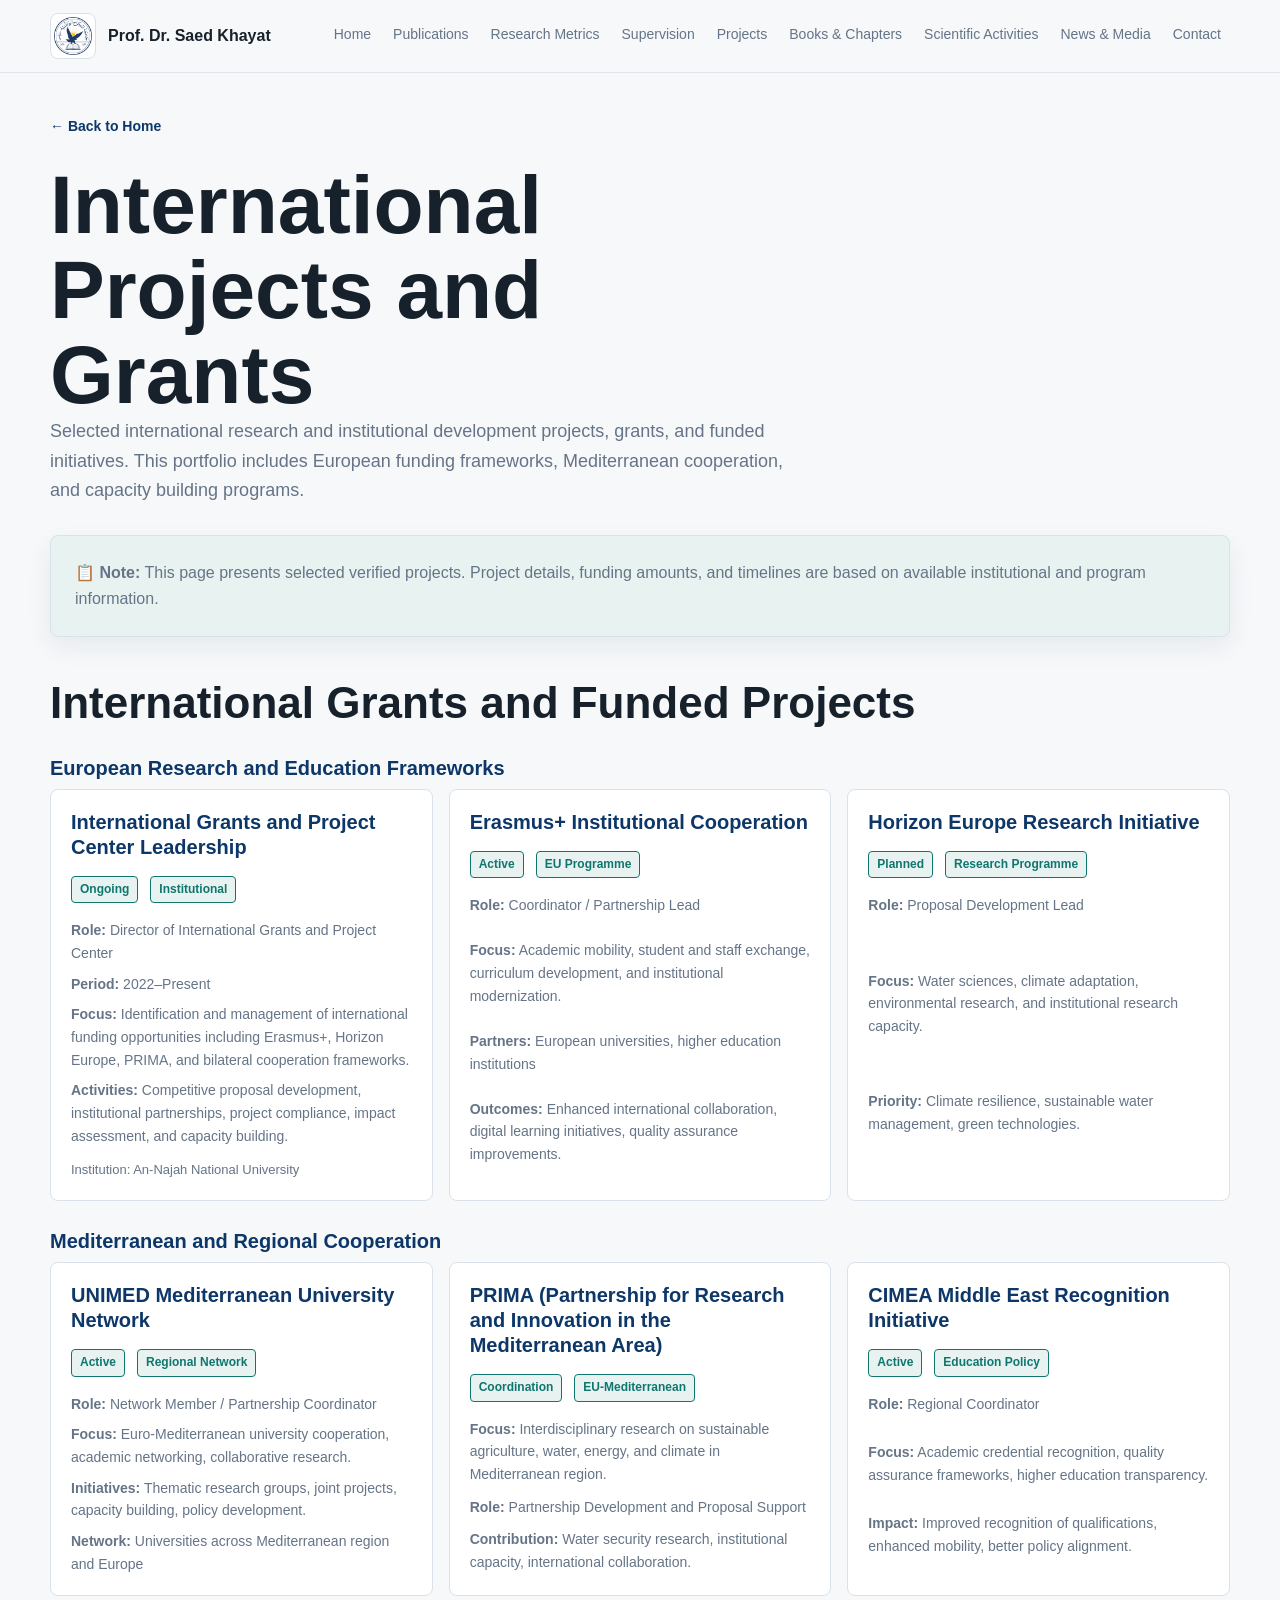
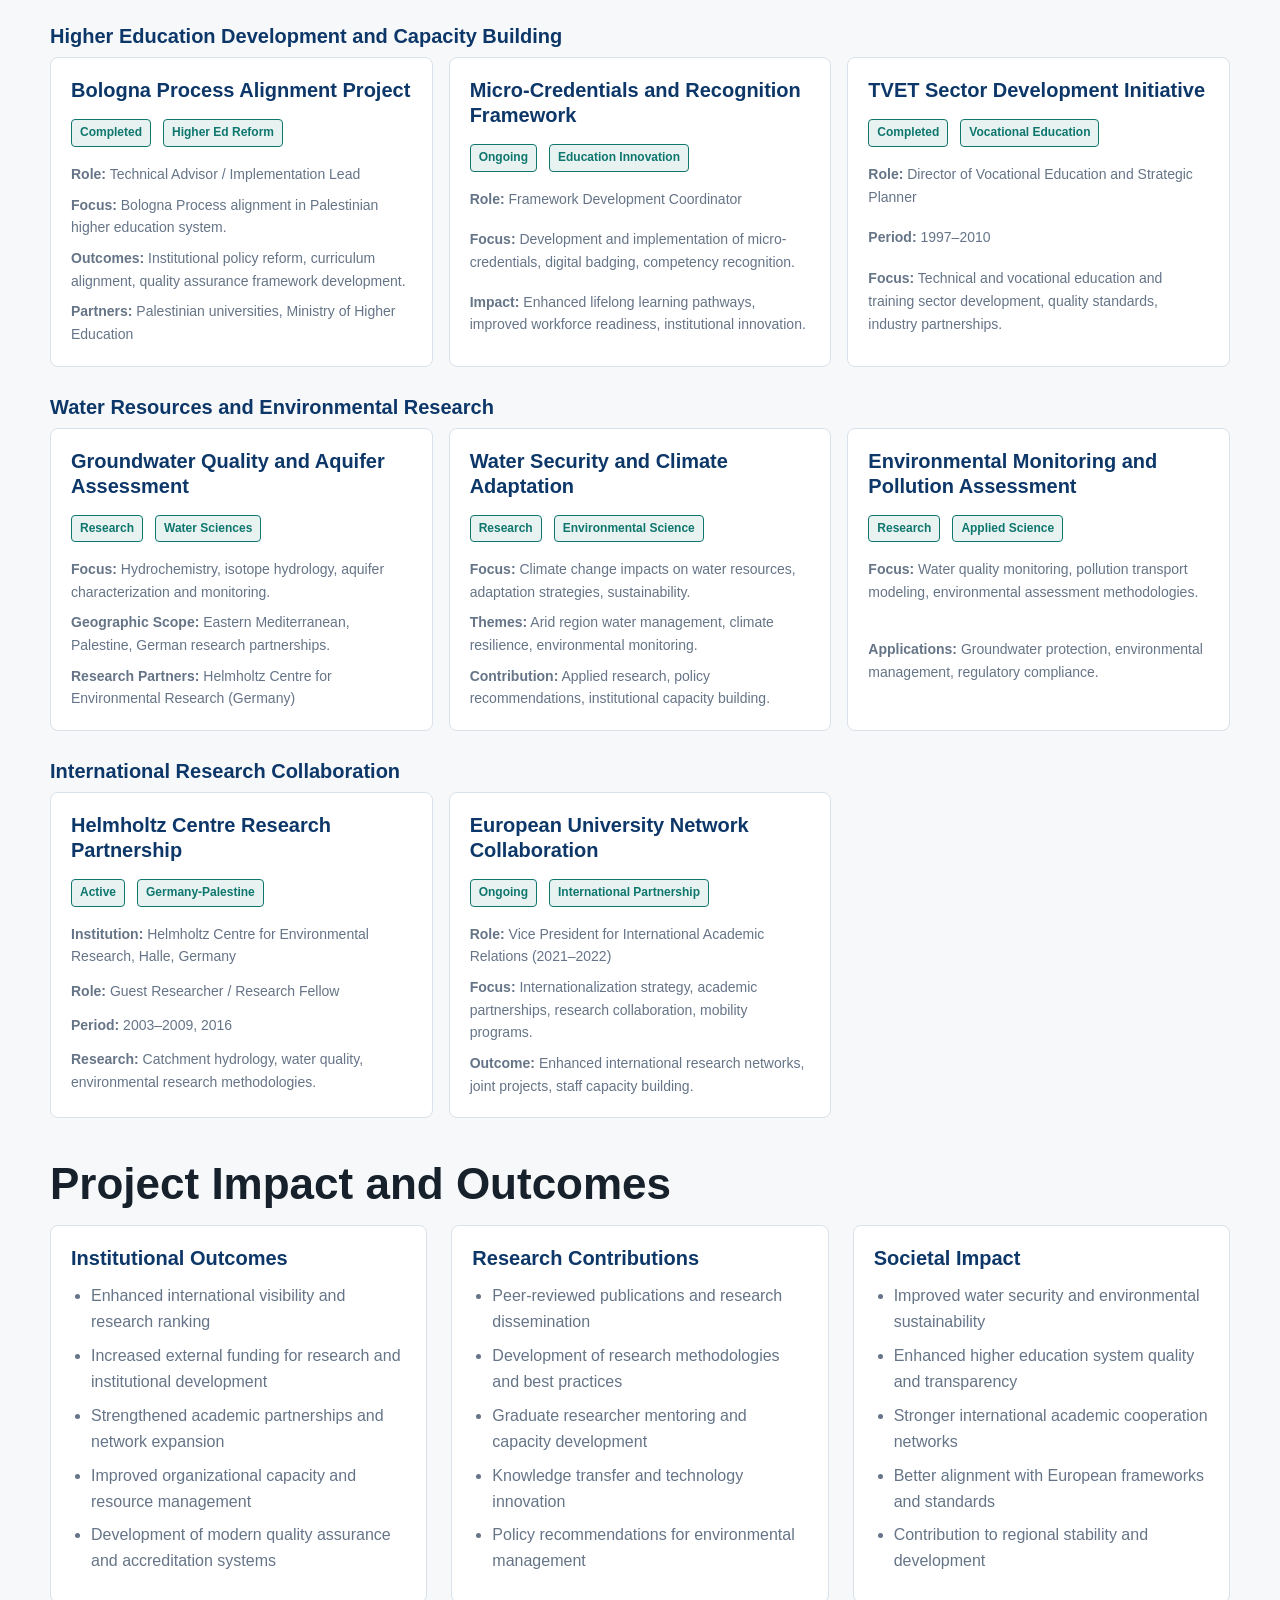
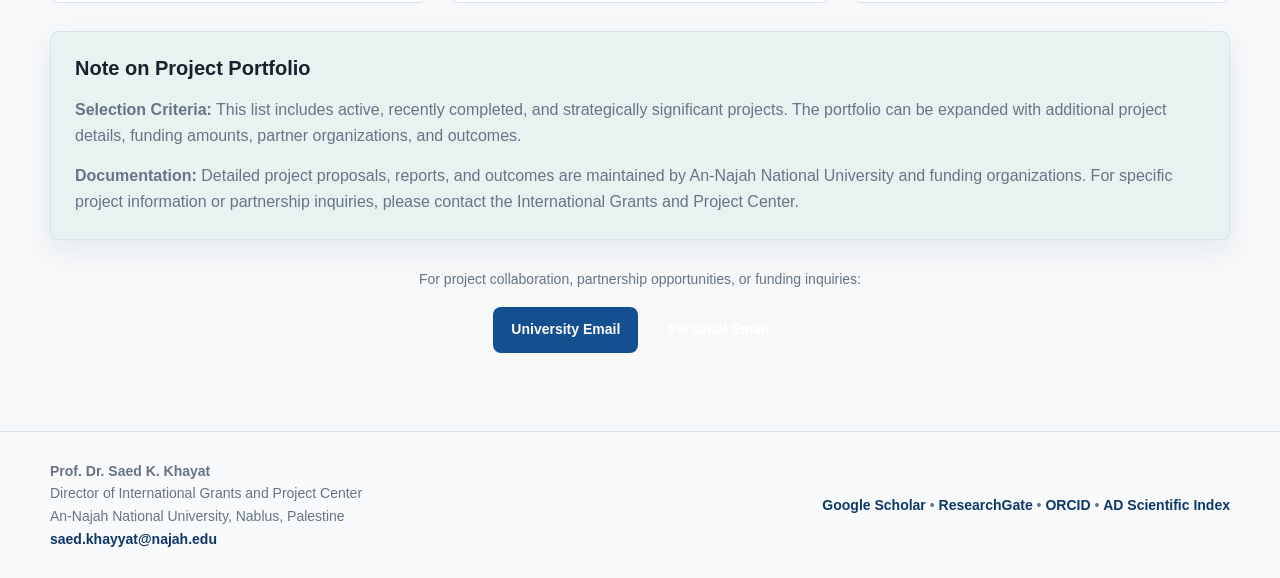
==== projects.html @ ee691894 "Create projects and grants subpage with international initiatives" ====
<!doctype html>
<html lang="en" dir="ltr">
<head>
  <meta charset="utf-8">
  <meta name="viewport" content="width=device-width, initial-scale=1">
  <meta name="description" content="International projects and grants for Prof. Dr. Saed K. Khayat. Erasmus+, Horizon Europe, PRIMA, and regional initiatives.">
  <meta property="og:title" content="Projects - Prof. Dr. Saed K. Khayat">
  <meta property="og:description" content="International grants, research projects, and institutional development initiatives.">
  <title>Projects and Grants - Prof. Dr. Saed K. Khayat</title>
  <link rel="stylesheet" href="styles.css">
</head>
<body>
  <header class="site-header">
    <nav class="nav" aria-label="Main navigation">
      <a class="brand" href="index.html">
        <img class="brand-logo" src="najah-logo.png" alt="An-Najah National University logo">
        <span>Prof. Dr. Saed Khayat</span>
      </a>
      <div class="nav-links">
        <a href="index.html">Home</a>
        <a href="publications.html">Publications</a>
        <a href="research-metrics.html">Research Metrics</a>
        <a href="supervision.html">Supervision</a>
        <a href="projects.html">Projects</a>
        <a href="books.html">Books & Chapters</a>
        <a href="activities.html">Scientific Activities</a>
        <a href="news.html">News & Media</a>
        <a href="index.html#contact">Contact</a>
      </div>
    </nav>
  </header>

  <main>
    <section class="section" style="padding-top: 40px;">
      <div class="wrap">
        <a href="index.html" class="back-to-home">← Back to Home</a>
        
        <div class="section-head">
          <h1>International Projects and Grants</h1>
          <p>Selected international research and institutional development projects, grants, and funded initiatives. This portfolio includes European funding frameworks, Mediterranean cooperation, and capacity building programs.</p>
        </div>

        <div class="panel" style="background: var(--soft); margin-bottom: 28px;">
          <p><strong>📋 Note:</strong> This page presents selected verified projects. Project details, funding amounts, and timelines are based on available institutional and program information.</p>
        </div>

        <h2 style="margin-top: 40px;">International Grants and Funded Projects</h2>

        <h3 style="margin-top: 28px; color: var(--accent-dark);">European Research and Education Frameworks</h3>
        <div class="project-grid">
          <div class="project-card">
            <h3>International Grants and Project Center Leadership</h3>
            <div class="project-meta">
              <span class="project-badge">Ongoing</span>
              <span class="project-badge">Institutional</span>
            </div>
            <p><strong>Role:</strong> Director of International Grants and Project Center</p>
            <p><strong>Period:</strong> 2022–Present</p>
            <p><strong>Focus:</strong> Identification and management of international funding opportunities including Erasmus+, Horizon Europe, PRIMA, and bilateral cooperation frameworks.</p>
            <p><strong>Activities:</strong> Competitive proposal development, institutional partnerships, project compliance, impact assessment, and capacity building.</p>
            <p style="margin-top: 12px; color: var(--muted); font-size: 13px;">Institution: An-Najah National University</p>
          </div>

          <div class="project-card">
            <h3>Erasmus+ Institutional Cooperation</h3>
            <div class="project-meta">
              <span class="project-badge">Active</span>
              <span class="project-badge">EU Programme</span>
            </div>
            <p><strong>Role:</strong> Coordinator / Partnership Lead</p>
            <p><strong>Focus:</strong> Academic mobility, student and staff exchange, curriculum development, and institutional modernization.</p>
            <p><strong>Partners:</strong> European universities, higher education institutions</p>
            <p><strong>Outcomes:</strong> Enhanced international collaboration, digital learning initiatives, quality assurance improvements.</p>
          </div>

          <div class="project-card">
            <h3>Horizon Europe Research Initiative</h3>
            <div class="project-meta">
              <span class="project-badge">Planned</span>
              <span class="project-badge">Research Programme</span>
            </div>
            <p><strong>Role:</strong> Proposal Development Lead</p>
            <p><strong>Focus:</strong> Water sciences, climate adaptation, environmental research, and institutional research capacity.</p>
            <p><strong>Priority:</strong> Climate resilience, sustainable water management, green technologies.</p>
          </div>
        </div>

        <h3 style="margin-top: 28px; color: var(--accent-dark);">Mediterranean and Regional Cooperation</h3>
        <div class="project-grid">
          <div class="project-card">
            <h3>UNIMED Mediterranean University Network</h3>
            <div class="project-meta">
              <span class="project-badge">Active</span>
              <span class="project-badge">Regional Network</span>
            </div>
            <p><strong>Role:</strong> Network Member / Partnership Coordinator</p>
            <p><strong>Focus:</strong> Euro-Mediterranean university cooperation, academic networking, collaborative research.</p>
            <p><strong>Initiatives:</strong> Thematic research groups, joint projects, capacity building, policy development.</p>
            <p><strong>Network:</strong> Universities across Mediterranean region and Europe</p>
          </div>

          <div class="project-card">
            <h3>PRIMA (Partnership for Research and Innovation in the Mediterranean Area)</h3>
            <div class="project-meta">
              <span class="project-badge">Coordination</span>
              <span class="project-badge">EU-Mediterranean</span>
            </div>
            <p><strong>Focus:</strong> Interdisciplinary research on sustainable agriculture, water, energy, and climate in Mediterranean region.</p>
            <p><strong>Role:</strong> Partnership Development and Proposal Support</p>
            <p><strong>Contribution:</strong> Water security research, institutional capacity, international collaboration.</p>
          </div>

          <div class="project-card">
            <h3>CIMEA Middle East Recognition Initiative</h3>
            <div class="project-meta">
              <span class="project-badge">Active</span>
              <span class="project-badge">Education Policy</span>
            </div>
            <p><strong>Role:</strong> Regional Coordinator</p>
            <p><strong>Focus:</strong> Academic credential recognition, quality assurance frameworks, higher education transparency.</p>
            <p><strong>Impact:</strong> Improved recognition of qualifications, enhanced mobility, better policy alignment.</p>
          </div>
        </div>

        <h3 style="margin-top: 28px; color: var(--accent-dark);">Higher Education Development and Capacity Building</h3>
        <div class="project-grid">
          <div class="project-card">
            <h3>Bologna Process Alignment Project</h3>
            <div class="project-meta">
              <span class="project-badge">Completed</span>
              <span class="project-badge">Higher Ed Reform</span>
            </div>
            <p><strong>Role:</strong> Technical Advisor / Implementation Lead</p>
            <p><strong>Focus:</strong> Bologna Process alignment in Palestinian higher education system.</p>
            <p><strong>Outcomes:</strong> Institutional policy reform, curriculum alignment, quality assurance framework development.</p>
            <p><strong>Partners:</strong> Palestinian universities, Ministry of Higher Education</p>
          </div>

          <div class="project-card">
            <h3>Micro-Credentials and Recognition Framework</h3>
            <div class="project-meta">
              <span class="project-badge">Ongoing</span>
              <span class="project-badge">Education Innovation</span>
            </div>
            <p><strong>Role:</strong> Framework Development Coordinator</p>
            <p><strong>Focus:</strong> Development and implementation of micro-credentials, digital badging, competency recognition.</p>
            <p><strong>Impact:</strong> Enhanced lifelong learning pathways, improved workforce readiness, institutional innovation.</p>
          </div>

          <div class="project-card">
            <h3>TVET Sector Development Initiative</h3>
            <div class="project-meta">
              <span class="project-badge">Completed</span>
              <span class="project-badge">Vocational Education</span>
            </div>
            <p><strong>Role:</strong> Director of Vocational Education and Strategic Planner</p>
            <p><strong>Period:</strong> 1997–2010</p>
            <p><strong>Focus:</strong> Technical and vocational education and training sector development, quality standards, industry partnerships.</p>
          </div>
        </div>

        <h3 style="margin-top: 28px; color: var(--accent-dark);">Water Resources and Environmental Research</h3>
        <div class="project-grid">
          <div class="project-card">
            <h3>Groundwater Quality and Aquifer Assessment</h3>
            <div class="project-meta">
              <span class="project-badge">Research</span>
              <span class="project-badge">Water Sciences</span>
            </div>
            <p><strong>Focus:</strong> Hydrochemistry, isotope hydrology, aquifer characterization and monitoring.</p>
            <p><strong>Geographic Scope:</strong> Eastern Mediterranean, Palestine, German research partnerships.</p>
            <p><strong>Research Partners:</strong> Helmholtz Centre for Environmental Research (Germany)</p>
          </div>

          <div class="project-card">
            <h3>Water Security and Climate Adaptation</h3>
            <div class="project-meta">
              <span class="project-badge">Research</span>
              <span class="project-badge">Environmental Science</span>
            </div>
            <p><strong>Focus:</strong> Climate change impacts on water resources, adaptation strategies, sustainability.</p>
            <p><strong>Themes:</strong> Arid region water management, climate resilience, environmental monitoring.</p>
            <p><strong>Contribution:</strong> Applied research, policy recommendations, institutional capacity building.</p>
          </div>

          <div class="project-card">
            <h3>Environmental Monitoring and Pollution Assessment</h3>
            <div class="project-meta">
              <span class="project-badge">Research</span>
              <span class="project-badge">Applied Science</span>
            </div>
            <p><strong>Focus:</strong> Water quality monitoring, pollution transport modeling, environmental assessment methodologies.</p>
            <p><strong>Applications:</strong> Groundwater protection, environmental management, regulatory compliance.</p>
          </div>
        </div>

        <h3 style="margin-top: 28px; color: var(--accent-dark);">International Research Collaboration</h3>
        <div class="project-grid">
          <div class="project-card">
            <h3>Helmholtz Centre Research Partnership</h3>
            <div class="project-meta">
              <span class="project-badge">Active</span>
              <span class="project-badge">Germany-Palestine</span>
            </div>
            <p><strong>Institution:</strong> Helmholtz Centre for Environmental Research, Halle, Germany</p>
            <p><strong>Role:</strong> Guest Researcher / Research Fellow</p>
            <p><strong>Period:</strong> 2003–2009, 2016</p>
            <p><strong>Research:</strong> Catchment hydrology, water quality, environmental research methodologies.</p>
          </div>

          <div class="project-card">
            <h3>European University Network Collaboration</h3>
            <div class="project-meta">
              <span class="project-badge">Ongoing</span>
              <span class="project-badge">International Partnership</span>
            </div>
            <p><strong>Role:</strong> Vice President for International Academic Relations (2021–2022)</p>
            <p><strong>Focus:</strong> Internationalization strategy, academic partnerships, research collaboration, mobility programs.</p>
            <p><strong>Outcome:</strong> Enhanced international research networks, joint projects, staff capacity building.</p>
          </div>
        </div>

        <h2 style="margin-top: 40px;">Project Impact and Outcomes</h2>
        <div class="research-areas">
          <div class="area-group">
            <h3>Institutional Outcomes</h3>
            <ul class="area-list">
              <li>Enhanced international visibility and research ranking</li>
              <li>Increased external funding for research and institutional development</li>
              <li>Strengthened academic partnerships and network expansion</li>
              <li>Improved organizational capacity and resource management</li>
              <li>Development of modern quality assurance and accreditation systems</li>
            </ul>
          </div>
          <div class="area-group">
            <h3>Research Contributions</h3>
            <ul class="area-list">
              <li>Peer-reviewed publications and research dissemination</li>
              <li>Development of research methodologies and best practices</li>
              <li>Graduate researcher mentoring and capacity development</li>
              <li>Knowledge transfer and technology innovation</li>
              <li>Policy recommendations for environmental management</li>
            </ul>
          </div>
          <div class="area-group">
            <h3>Societal Impact</h3>
            <ul class="area-list">
              <li>Improved water security and environmental sustainability</li>
              <li>Enhanced higher education system quality and transparency</li>
              <li>Stronger international academic cooperation networks</li>
              <li>Better alignment with European frameworks and standards</li>
              <li>Contribution to regional stability and development</li>
            </ul>
          </div>
        </div>

        <div class="panel" style="margin-top: 28px; background: var(--soft);">
          <h3>Note on Project Portfolio</h3>
          <p><strong>Selection Criteria:</strong> This list includes active, recently completed, and strategically significant projects. The portfolio can be expanded with additional project details, funding amounts, partner organizations, and outcomes.</p>
          <p style="margin-bottom: 0;"><strong>Documentation:</strong> Detailed project proposals, reports, and outcomes are maintained by An-Najah National University and funding organizations. For specific project information or partnership inquiries, please contact the International Grants and Project Center.</p>
        </div>

        <div style="margin-top: 28px; text-align: center;">
          <p style="color: var(--muted); font-size: 14px;">For project collaboration, partnership opportunities, or funding inquiries:</p>
          <div style="display: flex; gap: 12px; flex-wrap: wrap; justify-content: center; margin-top: 16px;">
            <a href="mailto:saed.khayyat@najah.edu" class="button primary">University Email</a>
            <a href="mailto:saed.khayat@gmail.com" class="button secondary">Personal Email</a>
          </div>
        </div>
      </div>
    </section>
  </main>

  <footer class="footer">
    <div class="wrap">
      <div>
        <strong>Prof. Dr. Saed K. Khayat</strong><br>
        Director of International Grants and Project Center<br>
        An-Najah National University, Nablus, Palestine<br>
        <a href="mailto:saed.khayyat@najah.edu">saed.khayyat@najah.edu</a>
      </div>
      <div style="text-align: right;">
        <a href="https://scholar.google.com/citations?user=iu7LktgAAAAJ&hl=ar" target="_blank" rel="noopener">Google Scholar</a> •
        <a href="https://www.researchgate.net/profile/Saed-Khayat" target="_blank" rel="noopener">ResearchGate</a> •
        <a href="https://orcid.org/0000-0002-3865-4291" target="_blank" rel="noopener">ORCID</a> •
        <a href="https://adscientificindex.com/scientist/saed-khayat/4526106/" target="_blank" rel="noopener">AD Scientific Index</a>
      </div>
    </div>
  </footer>

  <script src="script.js"></script>
</body>
</html>
---- styles.css ----
:root {
  --ink: #17212b;
  --muted: #657487;
  --line: #d9e2ea;
  --paper: #f6f8fa;
  --panel: #ffffff;
  --accent: #144f8f;
  --accent-dark: #0d3768;
  --aqua: #0f766e;
  --gold: #d6a21e;
  --soft: #e8f3f1;
  --shadow: 0 18px 48px rgba(24, 36, 50, 0.12);
}

* { box-sizing: border-box; }

html { scroll-behavior: smooth; }

body {
  margin: 0;
  font-family: "Segoe UI", Arial, sans-serif;
  color: var(--ink);
  background: var(--paper);
  line-height: 1.62;
}

a { color: inherit; text-decoration: none; }

a:hover { text-decoration: underline; }

/* Header & Navigation */
.site-header {
  position: sticky;
  top: 0;
  z-index: 20;
  background: rgba(246, 248, 250, 0.92);
  backdrop-filter: blur(14px);
  border-bottom: 1px solid rgba(217, 226, 234, 0.8);
}

.nav {
  width: min(1180px, calc(100% - 32px));
  margin: 0 auto;
  min-height: 72px;
  display: flex;
  align-items: center;
  justify-content: space-between;
  gap: 20px;
}

.brand {
  display: inline-flex;
  align-items: center;
  gap: 12px;
  font-weight: 850;
  min-width: fit-content;
  color: var(--ink);
}

.brand:hover {
  text-decoration: none;
}

.brand-logo {
  width: 46px;
  height: 46px;
  object-fit: contain;
  border-radius: 8px;
  background: #fff;
  padding: 3px;
  border: 1px solid var(--line);
}

.nav-links {
  display: flex;
  align-items: center;
  gap: 4px;
  color: var(--muted);
  font-size: 14px;
  white-space: nowrap;
  overflow-x: auto;
  padding-bottom: 4px;
}

.nav-links a {
  padding: 8px 9px;
  border-radius: 8px;
  color: var(--muted);
}

.nav-links a:hover {
  color: var(--accent-dark);
  background: var(--soft);
  text-decoration: none;
}

/* Hero Section */
.hero {
  min-height: calc(100vh - 72px);
  display: grid;
  align-items: center;
  color: #fff;
  background:
    radial-gradient(circle at 88% 18%, rgba(15, 118, 110, 0.32), transparent 26%),
    linear-gradient(90deg, rgba(13, 35, 62, 0.92), rgba(13, 35, 62, 0.58)),
    url("najah-campus.jpg") center/cover;
  padding: 70px 0 92px;
}

.hero-inner {
  width: min(1180px, calc(100% - 32px));
  margin: 0 auto;
  display: grid;
  grid-template-columns: minmax(0, 760px) minmax(280px, 360px);
  gap: 36px;
  align-items: end;
}

.eyebrow {
  display: inline-flex;
  align-items: center;
  gap: 10px;
  margin: 0 0 18px;
  color: #d6f6f0;
  font-weight: 800;
  font-size: 14px;
}

.eyebrow::before {
  content: "";
  width: 34px;
  height: 2px;
  border-radius: 999px;
  background: var(--gold);
  flex-shrink: 0;
}

h1 {
  margin: 0;
  font-size: clamp(42px, 7vw, 82px);
  line-height: 1.04;
  letter-spacing: 0;
  max-width: 820px;
}

h2 {
  margin: 0 0 16px;
  font-size: clamp(28px, 4vw, 44px);
  line-height: 1.16;
}

h3 {
  margin: 0 0 8px;
  font-size: 20px;
  line-height: 1.25;
}

.lead {
  max-width: 720px;
  margin: 22px 0 30px;
  color: rgba(255, 255, 255, 0.88);
  font-size: clamp(18px, 2.1vw, 23px);
}

.focus-line {
  display: flex;
  flex-wrap: wrap;
  gap: 9px;
  margin: 0 0 28px;
}

.focus-line span {
  min-height: 32px;
  display: inline-flex;
  align-items: center;
  padding: 5px 10px;
  border-radius: 8px;
  color: #fff;
  background: rgba(255, 255, 255, 0.13);
  border: 1px solid rgba(255, 255, 255, 0.28);
  font-weight: 800;
  font-size: 13px;
}

.actions {
  display: flex;
  flex-wrap: wrap;
  gap: 12px;
}

/* Buttons */
.button {
  display: inline-flex;
  align-items: center;
  justify-content: center;
  min-height: 46px;
  padding: 10px 17px;
  border-radius: 8px;
  border: 1px solid transparent;
  font-weight: 800;
  font-size: 14px;
  cursor: pointer;
  transition: all 0.2s ease;
}

.button.primary {
  color: #fff;
  background: var(--accent);
}

.button.primary:hover {
  background: var(--accent-dark);
  text-decoration: none;
}

.button.secondary {
  color: #fff;
  border-color: rgba(255, 255, 255, 0.55);
  background: rgba(255, 255, 255, 0.08);
}

.button.secondary:hover {
  background: rgba(255, 255, 255, 0.15);
  text-decoration: none;
}

/* Hero Card */
.hero-card {
  background: rgba(255, 255, 255, 0.96);
  color: var(--ink);
  border-radius: 8px;
  padding: 24px;
  box-shadow: var(--shadow);
}

.portrait {
  width: 100%;
  aspect-ratio: 4 / 5;
  object-fit: cover;
  object-position: center top;
  border-radius: 8px;
  margin-bottom: 18px;
  display: block;
}

.contact-list {
  display: grid;
  gap: 10px;
  margin: 0;
  padding: 0;
  list-style: none;
  color: var(--muted);
  font-size: 15px;
}

.contact-list strong {
  display: block;
  color: var(--ink);
  font-size: 13px;
  text-transform: uppercase;
  letter-spacing: 0.04em;
  margin-bottom: 3px;
}

.contact-list a {
  color: var(--accent-dark);
  font-weight: 600;
}

.contact-list a:hover {
  text-decoration: underline;
}

/* Sections */
.section {
  padding: 78px 0;
}

.section.alt {
  background: #edf3f6;
}

.wrap {
  width: min(1180px, calc(100% - 32px));
  margin: 0 auto;
}

.section-head {
  max-width: 760px;
  margin-bottom: 30px;
}

.section-head h2 {
  margin: 0 0 10px;
}

.section-head p {
  margin: 0;
  color: var(--muted);
  font-size: 18px;
}

/* Panels & Cards */
.panel {
  background: var(--panel);
  border: 1px solid var(--line);
  border-radius: 8px;
  padding: 24px;
  box-shadow: 0 10px 26px rgba(24, 36, 50, 0.07);
}

.panel p {
  margin: 0 0 14px;
  color: var(--muted);
}

.panel p:last-child { margin-bottom: 0; }

.panel h3 {
  margin: 0 0 16px;
}

/* Profile Grid */
.profile-grid {
  display: grid;
  grid-template-columns: 1.1fr 0.9fr;
  gap: 18px;
  align-items: stretch;
}

/* Visual Signals */
.visual-signals {
  display: grid;
  grid-template-columns: repeat(3, 1fr);
  gap: 14px;
  margin-top: 18px;
}

.signal {
  position: relative;
  overflow: hidden;
  min-height: 170px;
  padding: 22px;
  border-radius: 8px;
  border: 1px solid var(--line);
  background: #fff;
  box-shadow: 0 10px 26px rgba(24, 36, 50, 0.07);
}

.signal::before {
  content: "";
  position: absolute;
  width: 150px;
  height: 150px;
  border: 18px solid rgba(20, 79, 143, 0.1);
  border-radius: 50%;
  right: -48px;
  top: -48px;
}

.signal.water::before {
  border-color: rgba(15, 118, 110, 0.13);
}

.signal.network::before {
  border-color: rgba(214, 162, 30, 0.18);
}

.signal h3 {
  position: relative;
  margin: 0 0 8px;
  font-size: 20px;
}

.signal p {
  position: relative;
  margin: 0;
  color: var(--muted);
  font-size: 15px;
}

/* Impact Dashboard */
.impact-grid {
  display: grid;
  grid-template-columns: repeat(auto-fit, minmax(300px, 1fr));
  gap: 16px;
}

.impact-card {
  padding: 24px;
  background: var(--panel);
  border: 1px solid var(--line);
  border-radius: 8px;
  display: flex;
  flex-direction: column;
  justify-content: space-between;
  transition: all 0.3s ease;
  cursor: pointer;
  min-height: 200px;
}

.impact-card:hover {
  border-color: var(--accent);
  box-shadow: 0 12px 32px rgba(20, 79, 143, 0.15);
  text-decoration: none;
  transform: translateY(-2px);
}

.impact-number {
  font-size: 36px;
  font-weight: 900;
  color: var(--accent-dark);
  line-height: 1;
  margin-bottom: 8px;
}

.impact-label {
  font-size: 16px;
  font-weight: 800;
  color: var(--ink);
  margin-bottom: 8px;
}

.impact-description {
  font-size: 14px;
  color: var(--muted);
  margin-bottom: 16px;
  flex-grow: 1;
}

.impact-action {
  font-size: 13px;
  color: var(--accent-dark);
  font-weight: 700;
}

/* Research Areas */
.research-areas {
  display: grid;
  grid-template-columns: repeat(auto-fit, minmax(280px, 1fr));
  gap: 24px;
}

.area-group {
  padding: 20px;
  background: var(--panel);
  border: 1px solid var(--line);
  border-radius: 8px;
}

.area-group h3 {
  color: var(--accent-dark);
  margin-bottom: 12px;
}

.area-list {
  margin: 0;
  padding-left: 20px;
  list-style: disc;
  color: var(--muted);
}

.area-list li {
  margin: 8px 0;
}

/* Timeline */
.timeline {
  display: grid;
  gap: 14px;
}

.item {
  display: grid;
  grid-template-columns: 175px 1fr;
  gap: 18px;
  padding: 22px;
  border: 1px solid var(--line);
  border-radius: 8px;
  background: var(--panel);
}

.date {
  color: var(--accent-dark);
  font-weight: 850;
  font-size: 14px;
}

.item h3 {
  margin: 0 0 4px;
}

.org {
  margin: 0 0 12px;
  color: var(--gold);
  font-weight: 750;
  font-size: 14px;
}

.item ul {
  margin: 0;
  padding-left: 20px;
  color: var(--muted);
  font-size: 14px;
}

.item li {
  margin: 6px 0;
}

/* Education */
.education-grid {
  display: grid;
  grid-template-columns: repeat(auto-fit, minmax(280px, 1fr));
  gap: 16px;
  margin-bottom: 24px;
}

.education-card {
  padding: 20px;
  background: var(--panel);
  border: 1px solid var(--line);
  border-radius: 8px;
}

.education-card h3 {
  color: var(--accent-dark);
  margin-bottom: 4px;
}

.degree-detail {
  color: var(--muted);
  font-size: 13px;
  margin: 0 0 8px;
}

.institution {
  margin: 0 0 4px;
  color: var(--ink);
  font-weight: 600;
  font-size: 14px;
}

.year {
  margin: 0 0 4px;
  color: var(--muted);
  font-size: 13px;
}

.eqf {
  margin: 0;
  color: var(--accent-dark);
  font-size: 12px;
  font-weight: 700;
  text-transform: uppercase;
}

/* Tags */
.tag-grid {
  display: flex;
  flex-wrap: wrap;
  gap: 10px;
}

.tag {
  display: inline-flex;
  align-items: center;
  min-height: 34px;
  padding: 6px 11px;
  border: 1px solid var(--line);
  border-radius: 8px;
  background: #fff;
  color: var(--muted);
  font-size: 14px;
  font-weight: 650;
}

/* Profile Links Grid */
.profile-links-grid {
  display: grid;
  grid-template-columns: repeat(auto-fit, minmax(200px, 1fr));
  gap: 16px;
}

.profile-link {
  padding: 20px;
  background: var(--panel);
  border: 1px solid var(--line);
  border-radius: 8px;
  text-align: center;
  transition: all 0.3s ease;
  display: flex;
  flex-direction: column;
  align-items: center;
}

.profile-link:hover {
  border-color: var(--accent);
  box-shadow: 0 12px 32px rgba(20, 79, 143, 0.15);
  text-decoration: none;
}

.profile-icon {
  font-size: 32px;
  margin-bottom: 12px;
}

.profile-link h3 {
  color: var(--ink);
  margin-bottom: 8px;
}

.profile-link p {
  margin: 0;
  color: var(--muted);
  font-size: 13px;
}

/* Contact Band */
.contact-band {
  display: grid;
  grid-template-columns: 1fr auto;
  gap: 24px;
  align-items: center;
  padding: 34px;
  background: var(--ink);
  color: #fff;
  border-radius: 8px;
}

.contact-band h2 {
  margin: 0 0 8px;
  color: #fff;
}

.contact-band p {
  margin: 0;
  color: rgba(255, 255, 255, 0.76);
}

.contact-actions {
  display: flex;
  gap: 12px;
  flex-wrap: wrap;
  justify-content: flex-end;
}

/* Publication Lists */
.publication-list {
  display: grid;
  gap: 14px;
  margin: 0;
  padding: 0;
  list-style: none;
}

.pub-item {
  padding: 16px;
  background: var(--panel);
  border: 1px solid var(--line);
  border-radius: 8px;
}

.pub-item h4 {
  margin: 0 0 6px;
  font-size: 16px;
  color: var(--ink);
}

.pub-meta {
  margin: 0 0 8px;
  color: var(--muted);
  font-size: 13px;
}

.pub-link {
  color: var(--accent-dark);
  font-weight: 600;
  font-size: 13px;
}

.pub-link:hover {
  text-decoration: underline;
}

/* Supervision Table */
.supervision-table {
  width: 100%;
  border-collapse: collapse;
  background: var(--panel);
  border-radius: 8px;
  overflow: hidden;
}

.supervision-table th {
  background: var(--accent);
  color: #fff;
  padding: 12px 16px;
  text-align: left;
  font-weight: 700;
  font-size: 14px;
}

.supervision-table td {
  padding: 12px 16px;
  border-top: 1px solid var(--line);
  color: var(--muted);
  font-size: 14px;
}

.supervision-table tr:hover {
  background: var(--paper);
}

/* Project Cards */
.project-grid {
  display: grid;
  grid-template-columns: repeat(auto-fill, minmax(300px, 1fr));
  gap: 16px;
}

.project-card {
  padding: 20px;
  background: var(--panel);
  border: 1px solid var(--line);
  border-radius: 8px;
  display: flex;
  flex-direction: column;
}

.project-card h3 {
  color: var(--accent-dark);
  margin-bottom: 8px;
}

.project-meta {
  display: flex;
  gap: 12px;
  margin: 8px 0;
  flex-wrap: wrap;
}

.project-badge {
  display: inline-block;
  padding: 3px 8px;
  background: var(--soft);
  border: 1px solid var(--aqua);
  border-radius: 4px;
  color: var(--aqua);
  font-size: 12px;
  font-weight: 600;
}

.project-card p {
  margin: 8px 0 0;
  color: var(--muted);
  font-size: 14px;
  flex-grow: 1;
}

.project-card a {
  margin-top: 12px;
  color: var(--accent-dark);
  font-weight: 600;
  font-size: 13px;
}

/* Activity Cards */
.activity-list {
  display: grid;
  gap: 16px;
}

.activity-item {
  padding: 18px;
  background: var(--panel);
  border: 1px solid var(--line);
  border-radius: 8px;
  border-left: 4px solid var(--accent);
}

.activity-item h3 {
  margin: 0 0 4px;
}

.activity-date {
  color: var(--muted);
  font-size: 13px;
  margin: 0 0 8px;
}

.activity-item p {
  margin: 0;
  color: var(--muted);
  font-size: 14px;
}

/* Back to Home */
.back-to-home {
  display: inline-flex;
  align-items: center;
  gap: 6px;
  margin: 0 0 24px;
  color: var(--accent-dark);
  font-weight: 600;
  font-size: 14px;
}

.back-to-home:hover {
  text-decoration: underline;
}

/* Footer */
.footer {
  padding: 28px 0;
  border-top: 1px solid var(--line);
  color: var(--muted);
  font-size: 14px;
  background: #f9fafb;
}

.footer .wrap {
  display: grid;
  grid-template-columns: 1fr 1fr;
  gap: 16px;
  align-items: center;
}

.footer a {
  color: var(--accent-dark);
  font-weight: 600;
}

.footer a:hover {
  text-decoration: underline;
}

/* Responsive */
@media (max-width: 900px) {
  .nav {
    min-height: auto;
    align-items: flex-start;
    flex-direction: column;
    padding: 14px 0;
  }

  .nav-links {
    width: 100%;
    gap: 2px;
  }

  .hero {
    min-height: 720px;
  }

  .hero-inner,
  .profile-grid,
  .visual-signals,
  .education-grid,
  .profile-links-grid,
  .contact-band {
    grid-template-columns: 1fr;
  }

  .item {
    grid-template-columns: 1fr;
    gap: 8px;
  }

  .research-areas {
    grid-template-columns: 1fr;
  }

  .contact-actions {
    justify-content: flex-start;
  }

  .footer .wrap {
    grid-template-columns: 1fr;
  }
}

@media (max-width: 560px) {
  .section {
    padding: 58px 0;
  }

  h1 {
    font-size: 36px;
  }

  h2 {
    font-size: 24px;
  }

  .impact-grid {
    grid-template-columns: 1fr;
  }

  .supervision-table {
    font-size: 12px;
  }

  .supervision-table th,
  .supervision-table td {
    padding: 8px 12px;
  }

  .project-grid {
    grid-template-columns: 1fr;
  }
}
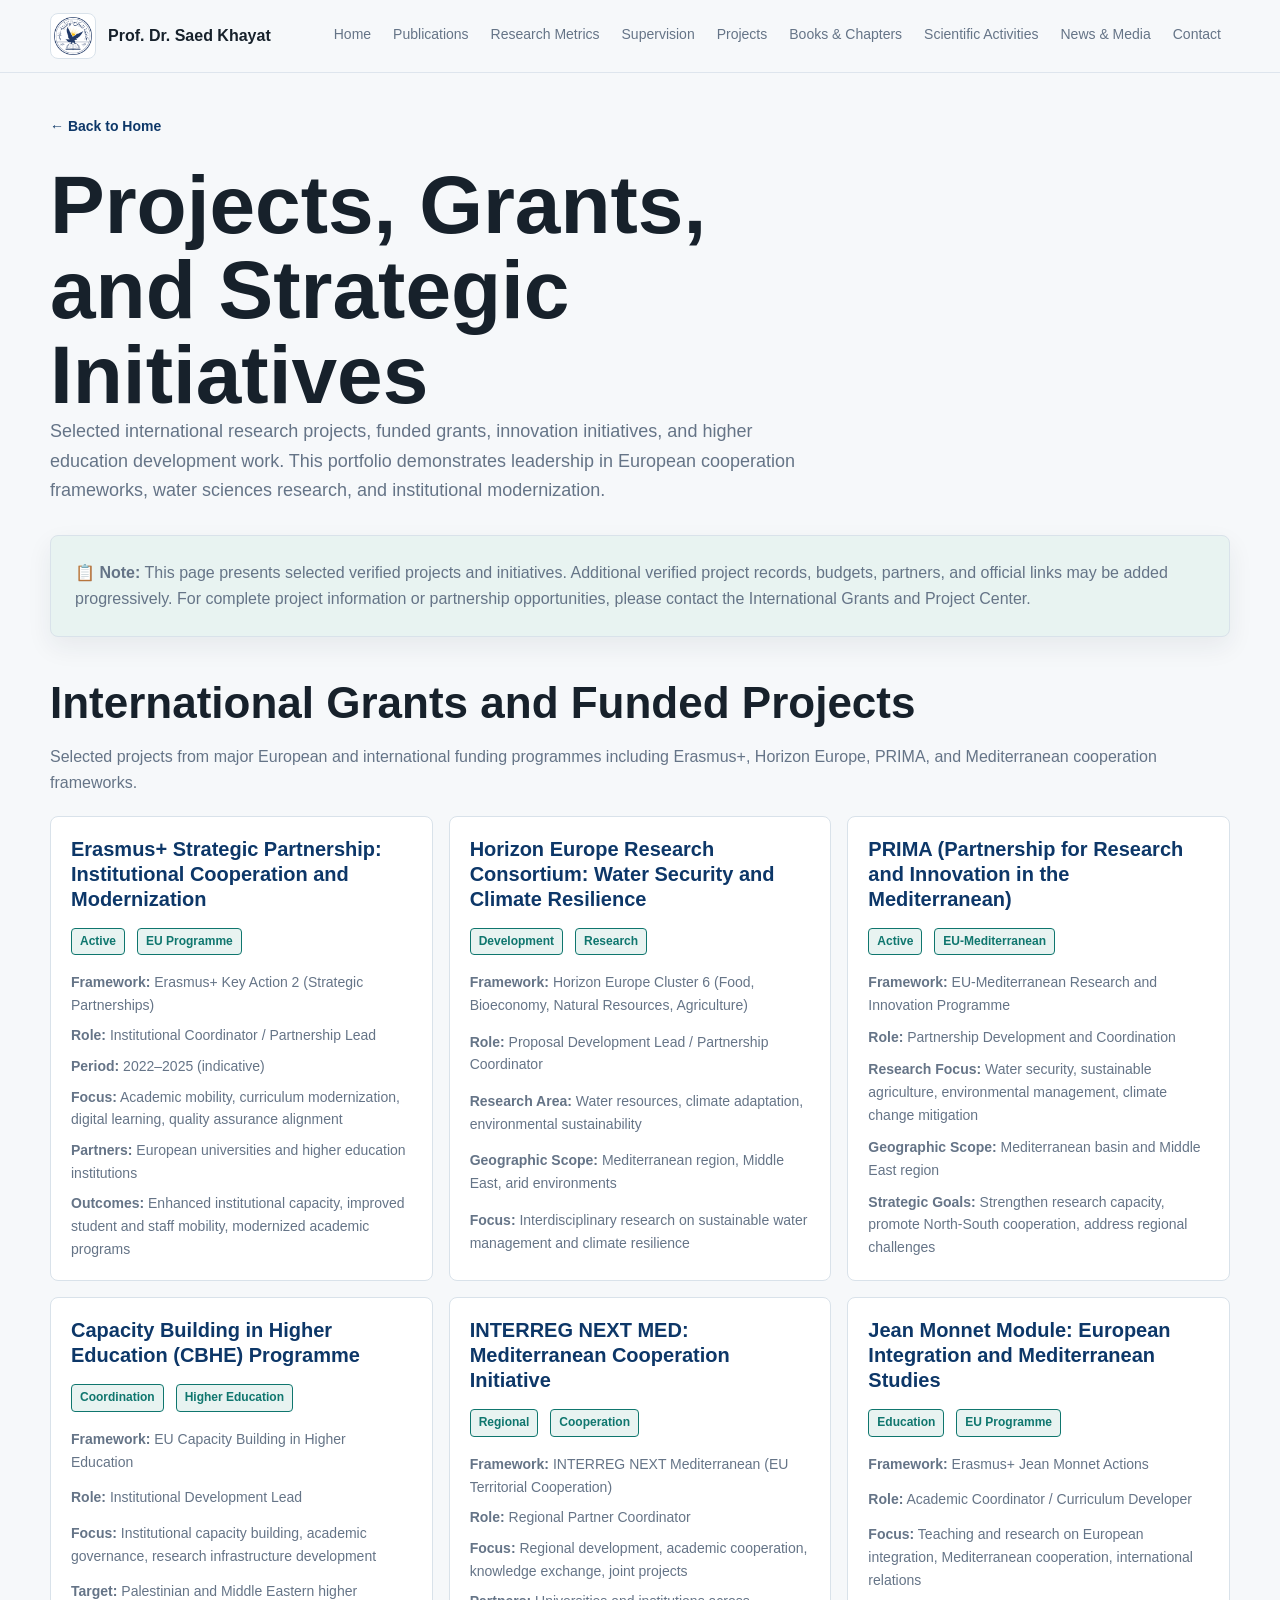
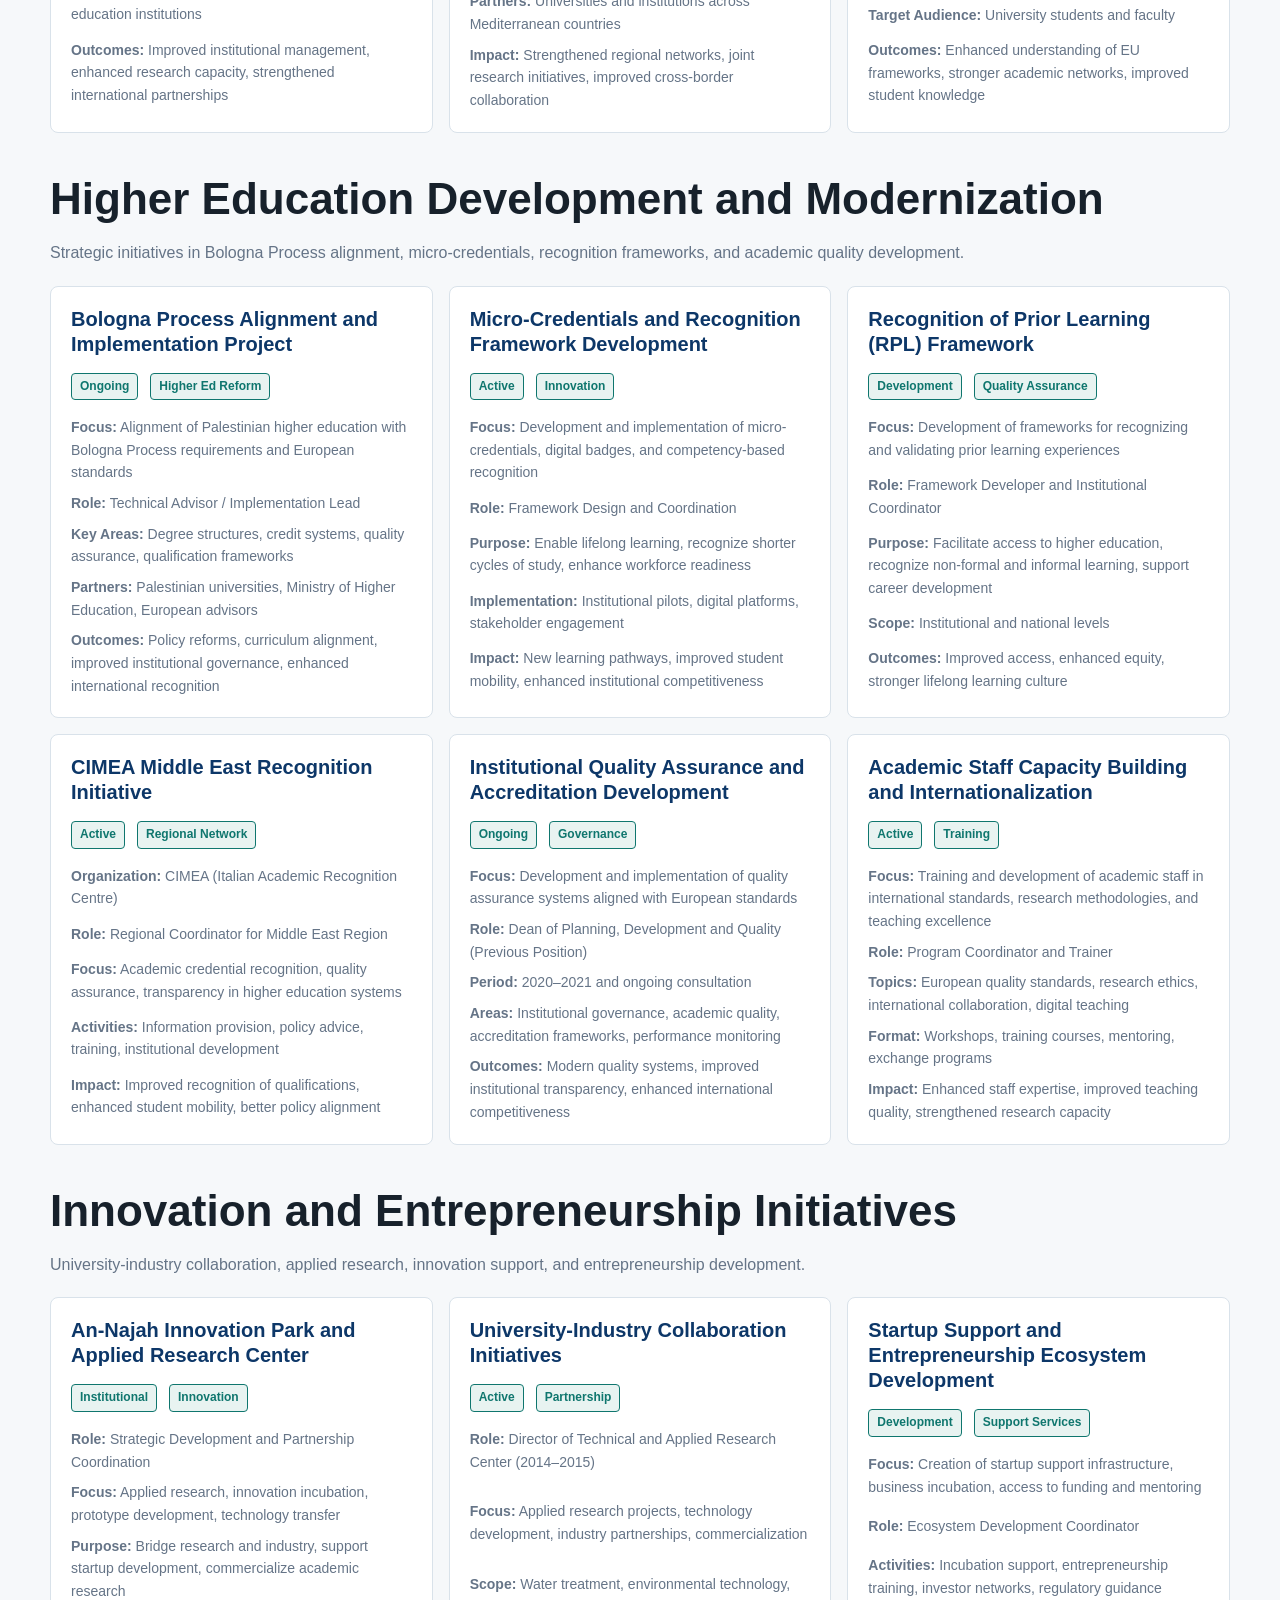
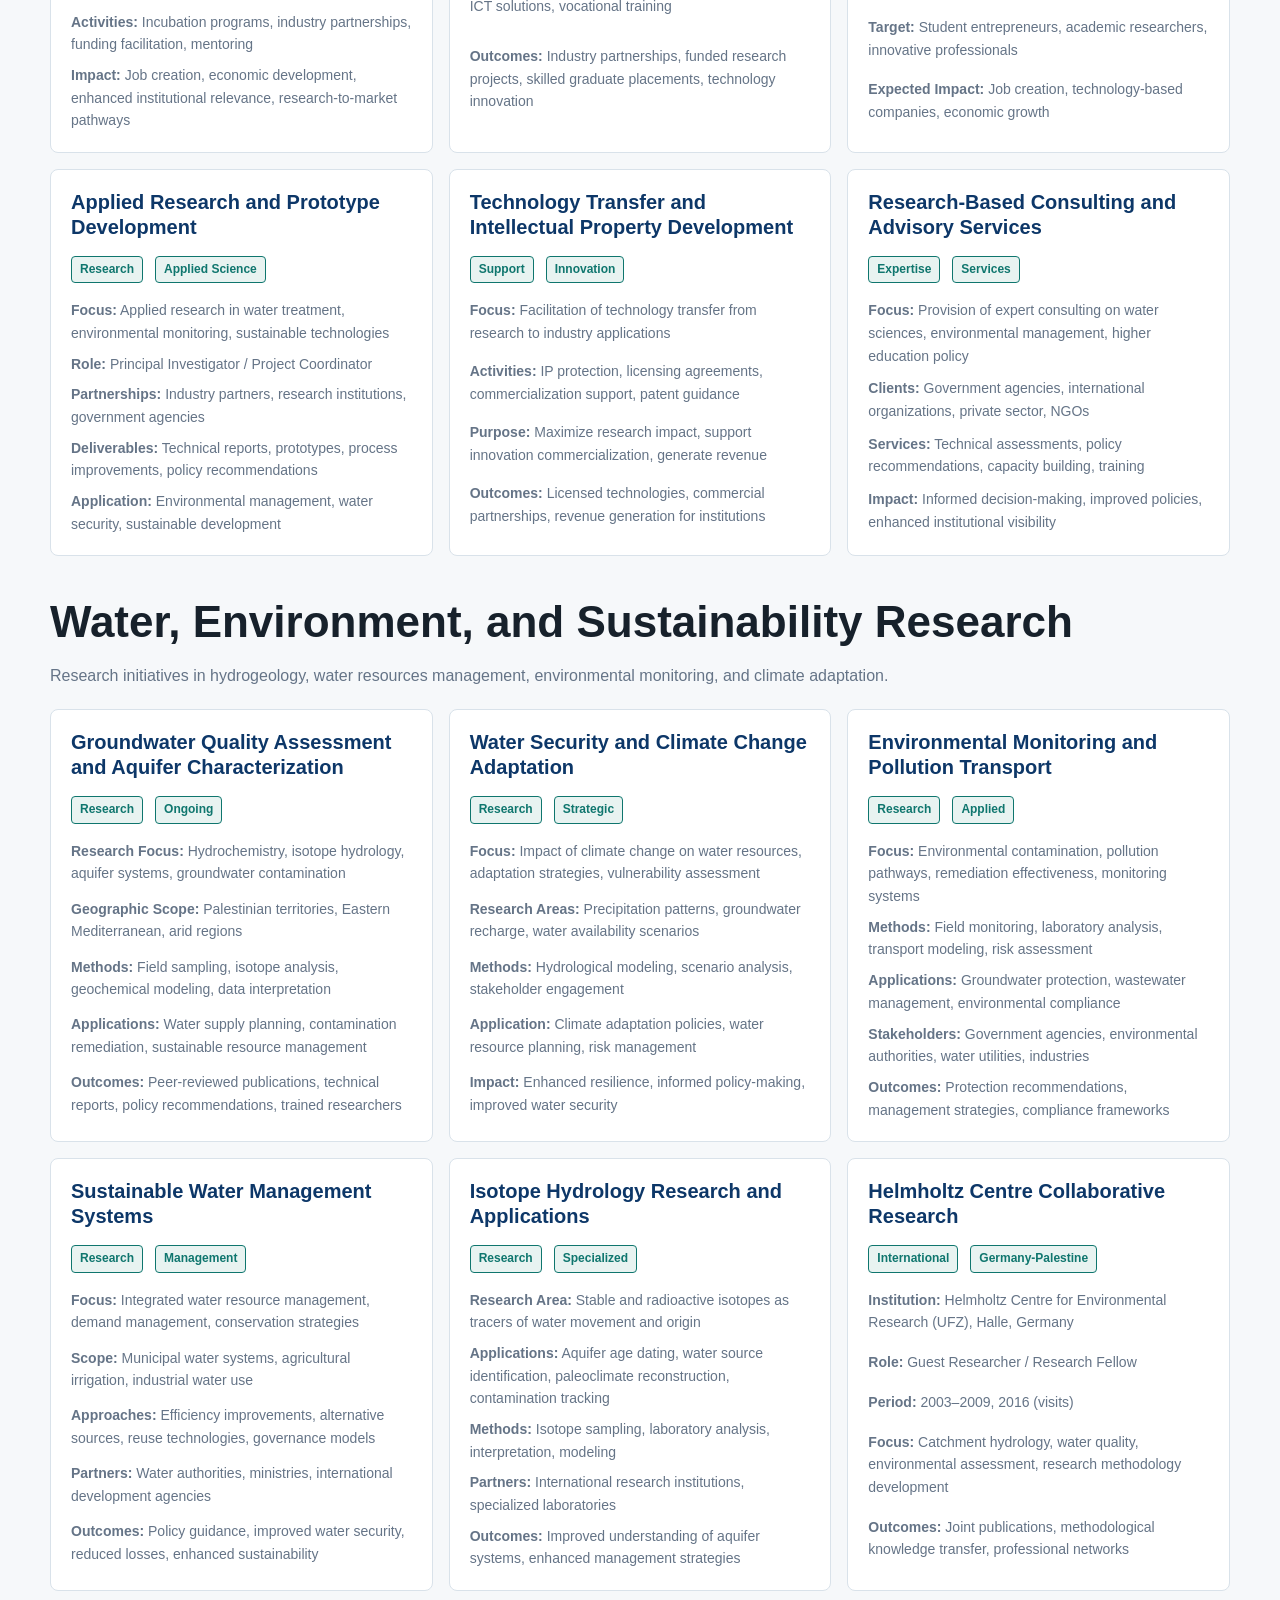
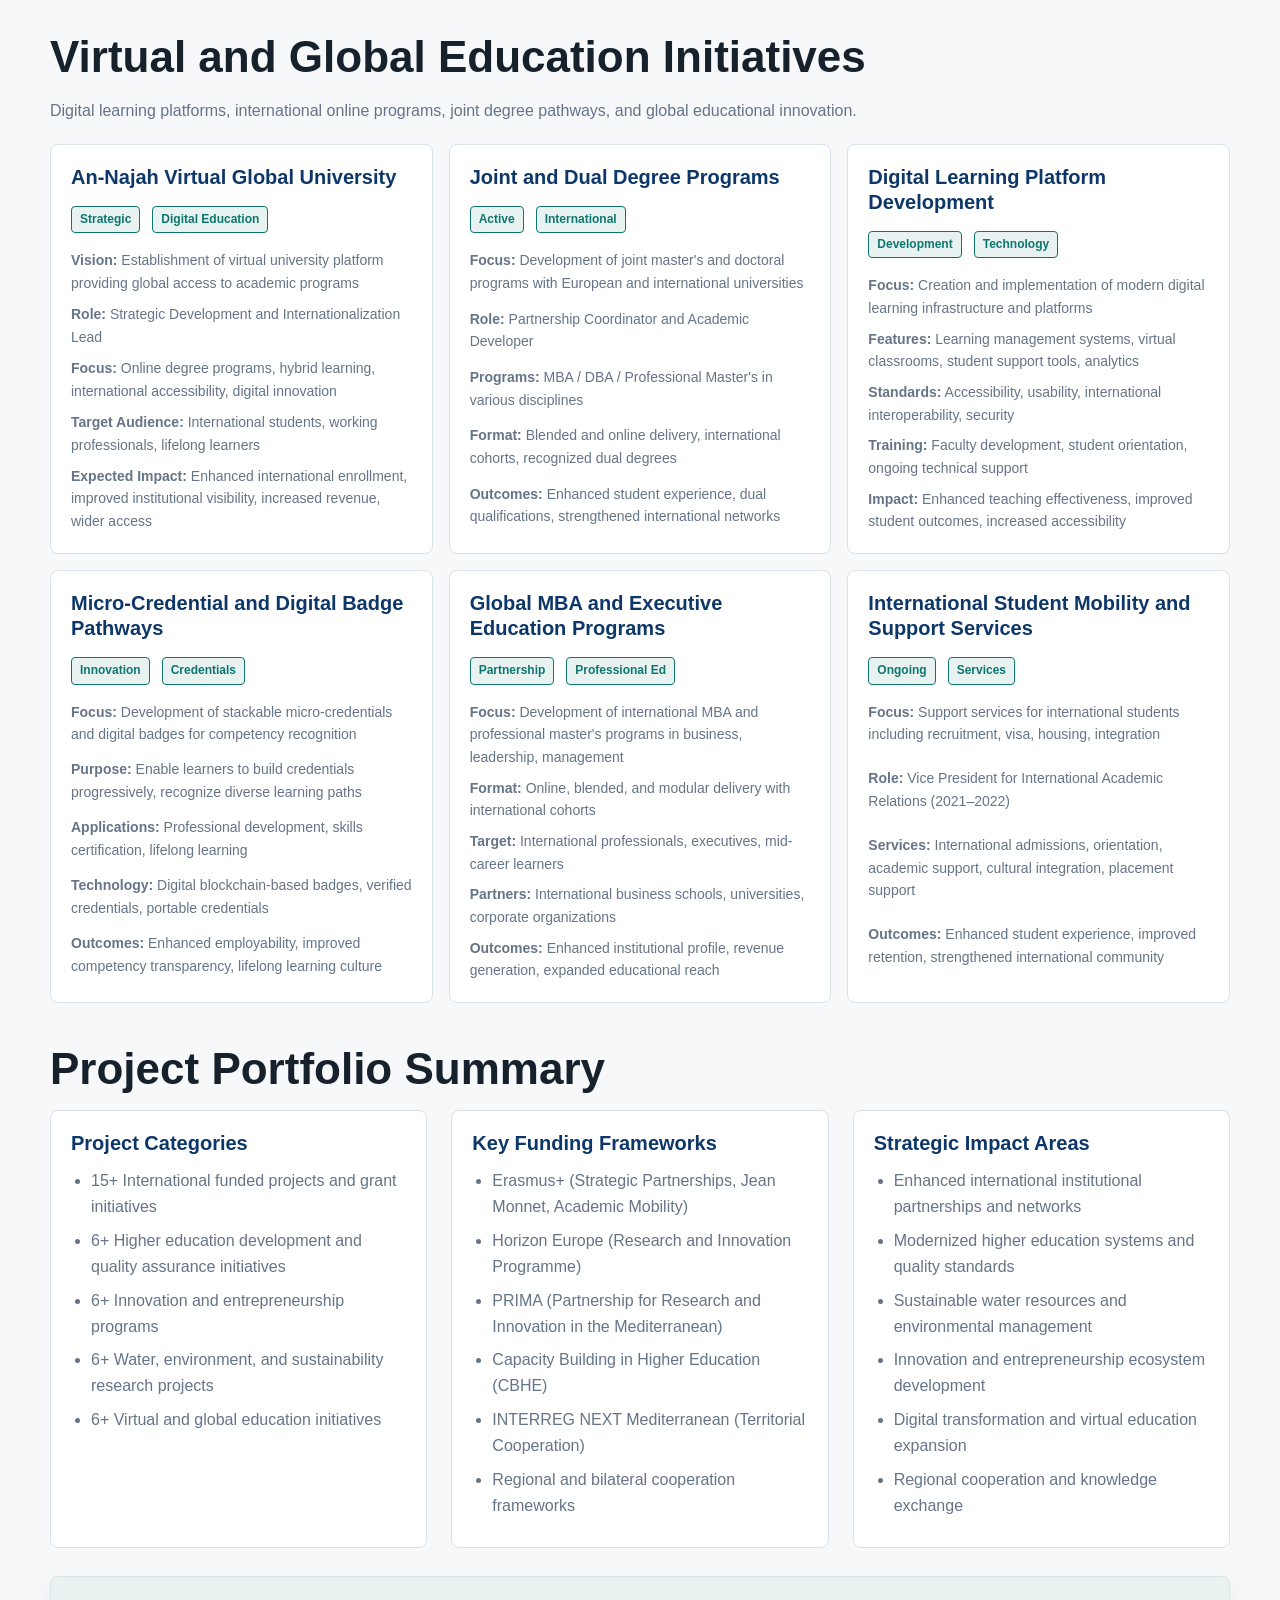
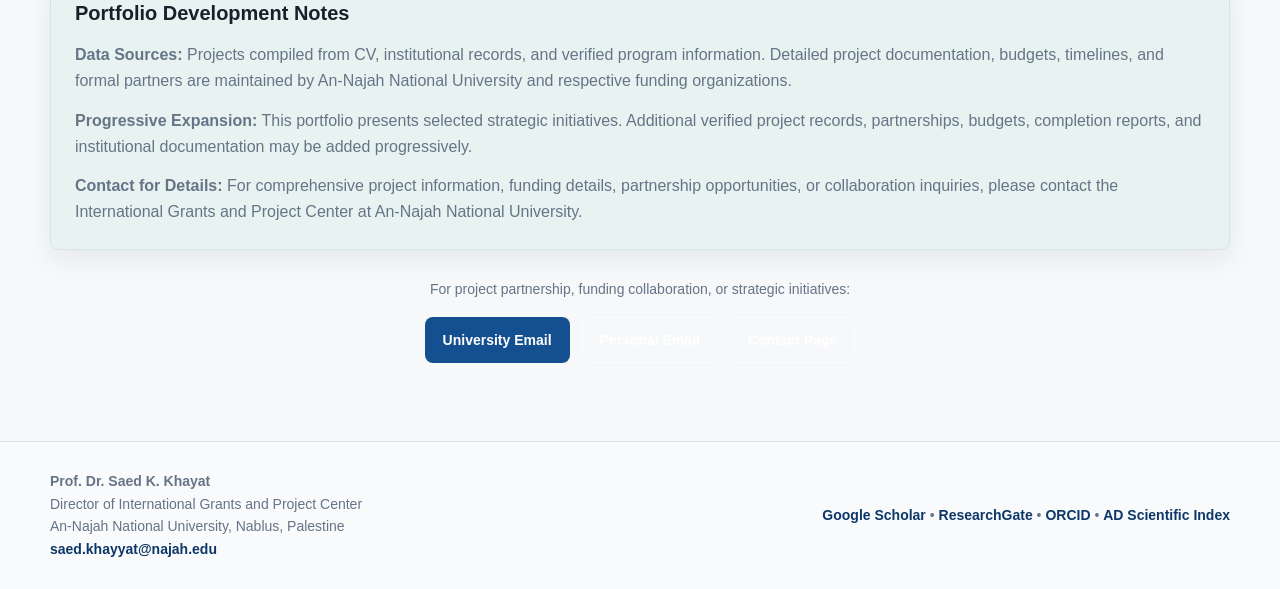
==== commit 92e60238: "Create comprehensive projects and grants page with 5 strategic sections" ====
--- a/projects.html
+++ b/projects.html
@@ -3,10 +3,10 @@
 <head>
   <meta charset="utf-8">
   <meta name="viewport" content="width=device-width, initial-scale=1">
-  <meta name="description" content="International projects and grants for Prof. Dr. Saed K. Khayat. Erasmus+, Horizon Europe, PRIMA, and regional initiatives.">
-  <meta property="og:title" content="Projects - Prof. Dr. Saed K. Khayat">
-  <meta property="og:description" content="International grants, research projects, and institutional development initiatives.">
-  <title>Projects and Grants - Prof. Dr. Saed K. Khayat</title>
+  <meta name="description" content="Projects, grants, and strategic initiatives led by Prof. Dr. Saed K. Khayat. International funding, higher education development, innovation, and water sciences projects.">
+  <meta property="og:title" content="Projects and Grants - Prof. Dr. Saed K. Khayat">
+  <meta property="og:description" content="International research projects, Erasmus+, Horizon Europe, PRIMA, higher education development, and innovation initiatives.">
+  <title>Projects, Grants, and Strategic Initiatives - Prof. Dr. Saed K. Khayat</title>
   <link rel="stylesheet" href="styles.css">
 </head>
 <body>
@@ -36,235 +36,481 @@
         <a href="index.html" class="back-to-home">← Back to Home</a>
         
         <div class="section-head">
-          <h1>International Projects and Grants</h1>
-          <p>Selected international research and institutional development projects, grants, and funded initiatives. This portfolio includes European funding frameworks, Mediterranean cooperation, and capacity building programs.</p>
+          <h1>Projects, Grants, and Strategic Initiatives</h1>
+          <p>Selected international research projects, funded grants, innovation initiatives, and higher education development work. This portfolio demonstrates leadership in European cooperation frameworks, water sciences research, and institutional modernization.</p>
         </div>
 
         <div class="panel" style="background: var(--soft); margin-bottom: 28px;">
-          <p><strong>📋 Note:</strong> This page presents selected verified projects. Project details, funding amounts, and timelines are based on available institutional and program information.</p>
-        </div>
-
+          <p><strong>📋 Note:</strong> This page presents selected verified projects and initiatives. Additional verified project records, budgets, partners, and official links may be added progressively. For complete project information or partnership opportunities, please contact the International Grants and Project Center.</p>
+        </div>
+
+        <!-- SECTION 1: INTERNATIONAL GRANTS AND FUNDED PROJECTS -->
         <h2 style="margin-top: 40px;">International Grants and Funded Projects</h2>
-
-        <h3 style="margin-top: 28px; color: var(--accent-dark);">European Research and Education Frameworks</h3>
+        <p style="color: var(--muted); margin-bottom: 20px;">Selected projects from major European and international funding programmes including Erasmus+, Horizon Europe, PRIMA, and Mediterranean cooperation frameworks.</p>
+
         <div class="project-grid">
           <div class="project-card">
-            <h3>International Grants and Project Center Leadership</h3>
+            <h3>Erasmus+ Strategic Partnership: Institutional Cooperation and Modernization</h3>
+            <div class="project-meta">
+              <span class="project-badge">Active</span>
+              <span class="project-badge">EU Programme</span>
+            </div>
+            <p><strong>Framework:</strong> Erasmus+ Key Action 2 (Strategic Partnerships)</p>
+            <p><strong>Role:</strong> Institutional Coordinator / Partnership Lead</p>
+            <p><strong>Period:</strong> 2022–2025 (indicative)</p>
+            <p><strong>Focus:</strong> Academic mobility, curriculum modernization, digital learning, quality assurance alignment</p>
+            <p><strong>Partners:</strong> European universities and higher education institutions</p>
+            <p><strong>Outcomes:</strong> Enhanced institutional capacity, improved student and staff mobility, modernized academic programs</p>
+          </div>
+
+          <div class="project-card">
+            <h3>Horizon Europe Research Consortium: Water Security and Climate Resilience</h3>
+            <div class="project-meta">
+              <span class="project-badge">Development</span>
+              <span class="project-badge">Research</span>
+            </div>
+            <p><strong>Framework:</strong> Horizon Europe Cluster 6 (Food, Bioeconomy, Natural Resources, Agriculture)</p>
+            <p><strong>Role:</strong> Proposal Development Lead / Partnership Coordinator</p>
+            <p><strong>Research Area:</strong> Water resources, climate adaptation, environmental sustainability</p>
+            <p><strong>Geographic Scope:</strong> Mediterranean region, Middle East, arid environments</p>
+            <p><strong>Focus:</strong> Interdisciplinary research on sustainable water management and climate resilience</p>
+          </div>
+
+          <div class="project-card">
+            <h3>PRIMA (Partnership for Research and Innovation in the Mediterranean)</h3>
+            <div class="project-meta">
+              <span class="project-badge">Active</span>
+              <span class="project-badge">EU-Mediterranean</span>
+            </div>
+            <p><strong>Framework:</strong> EU-Mediterranean Research and Innovation Programme</p>
+            <p><strong>Role:</strong> Partnership Development and Coordination</p>
+            <p><strong>Research Focus:</strong> Water security, sustainable agriculture, environmental management, climate change mitigation</p>
+            <p><strong>Geographic Scope:</strong> Mediterranean basin and Middle East region</p>
+            <p><strong>Strategic Goals:</strong> Strengthen research capacity, promote North-South cooperation, address regional challenges</p>
+          </div>
+
+          <div class="project-card">
+            <h3>Capacity Building in Higher Education (CBHE) Programme</h3>
+            <div class="project-meta">
+              <span class="project-badge">Coordination</span>
+              <span class="project-badge">Higher Education</span>
+            </div>
+            <p><strong>Framework:</strong> EU Capacity Building in Higher Education</p>
+            <p><strong>Role:</strong> Institutional Development Lead</p>
+            <p><strong>Focus:</strong> Institutional capacity building, academic governance, research infrastructure development</p>
+            <p><strong>Target:</strong> Palestinian and Middle Eastern higher education institutions</p>
+            <p><strong>Outcomes:</strong> Improved institutional management, enhanced research capacity, strengthened international partnerships</p>
+          </div>
+
+          <div class="project-card">
+            <h3>INTERREG NEXT MED: Mediterranean Cooperation Initiative</h3>
+            <div class="project-meta">
+              <span class="project-badge">Regional</span>
+              <span class="project-badge">Cooperation</span>
+            </div>
+            <p><strong>Framework:</strong> INTERREG NEXT Mediterranean (EU Territorial Cooperation)</p>
+            <p><strong>Role:</strong> Regional Partner Coordinator</p>
+            <p><strong>Focus:</strong> Regional development, academic cooperation, knowledge exchange, joint projects</p>
+            <p><strong>Partners:</strong> Universities and institutions across Mediterranean countries</p>
+            <p><strong>Impact:</strong> Strengthened regional networks, joint research initiatives, improved cross-border collaboration</p>
+          </div>
+
+          <div class="project-card">
+            <h3>Jean Monnet Module: European Integration and Mediterranean Studies</h3>
+            <div class="project-meta">
+              <span class="project-badge">Education</span>
+              <span class="project-badge">EU Programme</span>
+            </div>
+            <p><strong>Framework:</strong> Erasmus+ Jean Monnet Actions</p>
+            <p><strong>Role:</strong> Academic Coordinator / Curriculum Developer</p>
+            <p><strong>Focus:</strong> Teaching and research on European integration, Mediterranean cooperation, international relations</p>
+            <p><strong>Target Audience:</strong> University students and faculty</p>
+            <p><strong>Outcomes:</strong> Enhanced understanding of EU frameworks, stronger academic networks, improved student knowledge</p>
+          </div>
+        </div>
+
+        <!-- SECTION 2: HIGHER EDUCATION DEVELOPMENT PROJECTS -->
+        <h2 style="margin-top: 40px;">Higher Education Development and Modernization</h2>
+        <p style="color: var(--muted); margin-bottom: 20px;">Strategic initiatives in Bologna Process alignment, micro-credentials, recognition frameworks, and academic quality development.</p>
+
+        <div class="project-grid">
+          <div class="project-card">
+            <h3>Bologna Process Alignment and Implementation Project</h3>
             <div class="project-meta">
               <span class="project-badge">Ongoing</span>
+              <span class="project-badge">Higher Ed Reform</span>
+            </div>
+            <p><strong>Focus:</strong> Alignment of Palestinian higher education with Bologna Process requirements and European standards</p>
+            <p><strong>Role:</strong> Technical Advisor / Implementation Lead</p>
+            <p><strong>Key Areas:</strong> Degree structures, credit systems, quality assurance, qualification frameworks</p>
+            <p><strong>Partners:</strong> Palestinian universities, Ministry of Higher Education, European advisors</p>
+            <p><strong>Outcomes:</strong> Policy reforms, curriculum alignment, improved institutional governance, enhanced international recognition</p>
+          </div>
+
+          <div class="project-card">
+            <h3>Micro-Credentials and Recognition Framework Development</h3>
+            <div class="project-meta">
+              <span class="project-badge">Active</span>
+              <span class="project-badge">Innovation</span>
+            </div>
+            <p><strong>Focus:</strong> Development and implementation of micro-credentials, digital badges, and competency-based recognition</p>
+            <p><strong>Role:</strong> Framework Design and Coordination</p>
+            <p><strong>Purpose:</strong> Enable lifelong learning, recognize shorter cycles of study, enhance workforce readiness</p>
+            <p><strong>Implementation:</strong> Institutional pilots, digital platforms, stakeholder engagement</p>
+            <p><strong>Impact:</strong> New learning pathways, improved student mobility, enhanced institutional competitiveness</p>
+          </div>
+
+          <div class="project-card">
+            <h3>Recognition of Prior Learning (RPL) Framework</h3>
+            <div class="project-meta">
+              <span class="project-badge">Development</span>
+              <span class="project-badge">Quality Assurance</span>
+            </div>
+            <p><strong>Focus:</strong> Development of frameworks for recognizing and validating prior learning experiences</p>
+            <p><strong>Role:</strong> Framework Developer and Institutional Coordinator</p>
+            <p><strong>Purpose:</strong> Facilitate access to higher education, recognize non-formal and informal learning, support career development</p>
+            <p><strong>Scope:</strong> Institutional and national levels</p>
+            <p><strong>Outcomes:</strong> Improved access, enhanced equity, stronger lifelong learning culture</p>
+          </div>
+
+          <div class="project-card">
+            <h3>CIMEA Middle East Recognition Initiative</h3>
+            <div class="project-meta">
+              <span class="project-badge">Active</span>
+              <span class="project-badge">Regional Network</span>
+            </div>
+            <p><strong>Organization:</strong> CIMEA (Italian Academic Recognition Centre)</p>
+            <p><strong>Role:</strong> Regional Coordinator for Middle East Region</p>
+            <p><strong>Focus:</strong> Academic credential recognition, quality assurance, transparency in higher education systems</p>
+            <p><strong>Activities:</strong> Information provision, policy advice, training, institutional development</p>
+            <p><strong>Impact:</strong> Improved recognition of qualifications, enhanced student mobility, better policy alignment</p>
+          </div>
+
+          <div class="project-card">
+            <h3>Institutional Quality Assurance and Accreditation Development</h3>
+            <div class="project-meta">
+              <span class="project-badge">Ongoing</span>
+              <span class="project-badge">Governance</span>
+            </div>
+            <p><strong>Focus:</strong> Development and implementation of quality assurance systems aligned with European standards</p>
+            <p><strong>Role:</strong> Dean of Planning, Development and Quality (Previous Position)</p>
+            <p><strong>Period:</strong> 2020–2021 and ongoing consultation</p>
+            <p><strong>Areas:</strong> Institutional governance, academic quality, accreditation frameworks, performance monitoring</p>
+            <p><strong>Outcomes:</strong> Modern quality systems, improved institutional transparency, enhanced international competitiveness</p>
+          </div>
+
+          <div class="project-card">
+            <h3>Academic Staff Capacity Building and Internationalization</h3>
+            <div class="project-meta">
+              <span class="project-badge">Active</span>
+              <span class="project-badge">Training</span>
+            </div>
+            <p><strong>Focus:</strong> Training and development of academic staff in international standards, research methodologies, and teaching excellence</p>
+            <p><strong>Role:</strong> Program Coordinator and Trainer</p>
+            <p><strong>Topics:</strong> European quality standards, research ethics, international collaboration, digital teaching</p>
+            <p><strong>Format:</strong> Workshops, training courses, mentoring, exchange programs</p>
+            <p><strong>Impact:</strong> Enhanced staff expertise, improved teaching quality, strengthened research capacity</p>
+          </div>
+        </div>
+
+        <!-- SECTION 3: INNOVATION AND ENTREPRENEURSHIP INITIATIVES -->
+        <h2 style="margin-top: 40px;">Innovation and Entrepreneurship Initiatives</h2>
+        <p style="color: var(--muted); margin-bottom: 20px;">University-industry collaboration, applied research, innovation support, and entrepreneurship development.</p>
+
+        <div class="project-grid">
+          <div class="project-card">
+            <h3>An-Najah Innovation Park and Applied Research Center</h3>
+            <div class="project-meta">
               <span class="project-badge">Institutional</span>
-            </div>
-            <p><strong>Role:</strong> Director of International Grants and Project Center</p>
-            <p><strong>Period:</strong> 2022–Present</p>
-            <p><strong>Focus:</strong> Identification and management of international funding opportunities including Erasmus+, Horizon Europe, PRIMA, and bilateral cooperation frameworks.</p>
-            <p><strong>Activities:</strong> Competitive proposal development, institutional partnerships, project compliance, impact assessment, and capacity building.</p>
-            <p style="margin-top: 12px; color: var(--muted); font-size: 13px;">Institution: An-Najah National University</p>
-          </div>
-
-          <div class="project-card">
-            <h3>Erasmus+ Institutional Cooperation</h3>
-            <div class="project-meta">
-              <span class="project-badge">Active</span>
-              <span class="project-badge">EU Programme</span>
-            </div>
-            <p><strong>Role:</strong> Coordinator / Partnership Lead</p>
-            <p><strong>Focus:</strong> Academic mobility, student and staff exchange, curriculum development, and institutional modernization.</p>
-            <p><strong>Partners:</strong> European universities, higher education institutions</p>
-            <p><strong>Outcomes:</strong> Enhanced international collaboration, digital learning initiatives, quality assurance improvements.</p>
-          </div>
-
-          <div class="project-card">
-            <h3>Horizon Europe Research Initiative</h3>
-            <div class="project-meta">
-              <span class="project-badge">Planned</span>
-              <span class="project-badge">Research Programme</span>
-            </div>
-            <p><strong>Role:</strong> Proposal Development Lead</p>
-            <p><strong>Focus:</strong> Water sciences, climate adaptation, environmental research, and institutional research capacity.</p>
-            <p><strong>Priority:</strong> Climate resilience, sustainable water management, green technologies.</p>
-          </div>
-        </div>
-
-        <h3 style="margin-top: 28px; color: var(--accent-dark);">Mediterranean and Regional Cooperation</h3>
+              <span class="project-badge">Innovation</span>
+            </div>
+            <p><strong>Role:</strong> Strategic Development and Partnership Coordination</p>
+            <p><strong>Focus:</strong> Applied research, innovation incubation, prototype development, technology transfer</p>
+            <p><strong>Purpose:</strong> Bridge research and industry, support startup development, commercialize academic research</p>
+            <p><strong>Activities:</strong> Incubation programs, industry partnerships, funding facilitation, mentoring</p>
+            <p><strong>Impact:</strong> Job creation, economic development, enhanced institutional relevance, research-to-market pathways</p>
+          </div>
+
+          <div class="project-card">
+            <h3>University-Industry Collaboration Initiatives</h3>
+            <div class="project-meta">
+              <span class="project-badge">Active</span>
+              <span class="project-badge">Partnership</span>
+            </div>
+            <p><strong>Role:</strong> Director of Technical and Applied Research Center (2014–2015)</p>
+            <p><strong>Focus:</strong> Applied research projects, technology development, industry partnerships, commercialization</p>
+            <p><strong>Scope:</strong> Water treatment, environmental technology, ICT solutions, vocational training</p>
+            <p><strong>Outcomes:</strong> Industry partnerships, funded research projects, skilled graduate placements, technology innovation</p>
+          </div>
+
+          <div class="project-card">
+            <h3>Startup Support and Entrepreneurship Ecosystem Development</h3>
+            <div class="project-meta">
+              <span class="project-badge">Development</span>
+              <span class="project-badge">Support Services</span>
+            </div>
+            <p><strong>Focus:</strong> Creation of startup support infrastructure, business incubation, access to funding and mentoring</p>
+            <p><strong>Role:</strong> Ecosystem Development Coordinator</p>
+            <p><strong>Activities:</strong> Incubation support, entrepreneurship training, investor networks, regulatory guidance</p>
+            <p><strong>Target:</strong> Student entrepreneurs, academic researchers, innovative professionals</p>
+            <p><strong>Expected Impact:</strong> Job creation, technology-based companies, economic growth</p>
+          </div>
+
+          <div class="project-card">
+            <h3>Applied Research and Prototype Development</h3>
+            <div class="project-meta">
+              <span class="project-badge">Research</span>
+              <span class="project-badge">Applied Science</span>
+            </div>
+            <p><strong>Focus:</strong> Applied research in water treatment, environmental monitoring, sustainable technologies</p>
+            <p><strong>Role:</strong> Principal Investigator / Project Coordinator</p>
+            <p><strong>Partnerships:</strong> Industry partners, research institutions, government agencies</p>
+            <p><strong>Deliverables:</strong> Technical reports, prototypes, process improvements, policy recommendations</p>
+            <p><strong>Application:</strong> Environmental management, water security, sustainable development</p>
+          </div>
+
+          <div class="project-card">
+            <h3>Technology Transfer and Intellectual Property Development</h3>
+            <div class="project-meta">
+              <span class="project-badge">Support</span>
+              <span class="project-badge">Innovation</span>
+            </div>
+            <p><strong>Focus:</strong> Facilitation of technology transfer from research to industry applications</p>
+            <p><strong>Activities:</strong> IP protection, licensing agreements, commercialization support, patent guidance</p>
+            <p><strong>Purpose:</strong> Maximize research impact, support innovation commercialization, generate revenue</p>
+            <p><strong>Outcomes:</strong> Licensed technologies, commercial partnerships, revenue generation for institutions</p>
+          </div>
+
+          <div class="project-card">
+            <h3>Research-Based Consulting and Advisory Services</h3>
+            <div class="project-meta">
+              <span class="project-badge">Expertise</span>
+              <span class="project-badge">Services</span>
+            </div>
+            <p><strong>Focus:</strong> Provision of expert consulting on water sciences, environmental management, higher education policy</p>
+            <p><strong>Clients:</strong> Government agencies, international organizations, private sector, NGOs</p>
+            <p><strong>Services:</strong> Technical assessments, policy recommendations, capacity building, training</p>
+            <p><strong>Impact:</strong> Informed decision-making, improved policies, enhanced institutional visibility</p>
+          </div>
+        </div>
+
+        <!-- SECTION 4: WATER, ENVIRONMENT, AND SUSTAINABILITY PROJECTS -->
+        <h2 style="margin-top: 40px;">Water, Environment, and Sustainability Research</h2>
+        <p style="color: var(--muted); margin-bottom: 20px;">Research initiatives in hydrogeology, water resources management, environmental monitoring, and climate adaptation.</p>
+
         <div class="project-grid">
           <div class="project-card">
-            <h3>UNIMED Mediterranean University Network</h3>
-            <div class="project-meta">
-              <span class="project-badge">Active</span>
-              <span class="project-badge">Regional Network</span>
-            </div>
-            <p><strong>Role:</strong> Network Member / Partnership Coordinator</p>
-            <p><strong>Focus:</strong> Euro-Mediterranean university cooperation, academic networking, collaborative research.</p>
-            <p><strong>Initiatives:</strong> Thematic research groups, joint projects, capacity building, policy development.</p>
-            <p><strong>Network:</strong> Universities across Mediterranean region and Europe</p>
-          </div>
-
-          <div class="project-card">
-            <h3>PRIMA (Partnership for Research and Innovation in the Mediterranean Area)</h3>
-            <div class="project-meta">
-              <span class="project-badge">Coordination</span>
-              <span class="project-badge">EU-Mediterranean</span>
-            </div>
-            <p><strong>Focus:</strong> Interdisciplinary research on sustainable agriculture, water, energy, and climate in Mediterranean region.</p>
-            <p><strong>Role:</strong> Partnership Development and Proposal Support</p>
-            <p><strong>Contribution:</strong> Water security research, institutional capacity, international collaboration.</p>
-          </div>
-
-          <div class="project-card">
-            <h3>CIMEA Middle East Recognition Initiative</h3>
-            <div class="project-meta">
-              <span class="project-badge">Active</span>
-              <span class="project-badge">Education Policy</span>
-            </div>
-            <p><strong>Role:</strong> Regional Coordinator</p>
-            <p><strong>Focus:</strong> Academic credential recognition, quality assurance frameworks, higher education transparency.</p>
-            <p><strong>Impact:</strong> Improved recognition of qualifications, enhanced mobility, better policy alignment.</p>
-          </div>
-        </div>
-
-        <h3 style="margin-top: 28px; color: var(--accent-dark);">Higher Education Development and Capacity Building</h3>
+            <h3>Groundwater Quality Assessment and Aquifer Characterization</h3>
+            <div class="project-meta">
+              <span class="project-badge">Research</span>
+              <span class="project-badge">Ongoing</span>
+            </div>
+            <p><strong>Research Focus:</strong> Hydrochemistry, isotope hydrology, aquifer systems, groundwater contamination</p>
+            <p><strong>Geographic Scope:</strong> Palestinian territories, Eastern Mediterranean, arid regions</p>
+            <p><strong>Methods:</strong> Field sampling, isotope analysis, geochemical modeling, data interpretation</p>
+            <p><strong>Applications:</strong> Water supply planning, contamination remediation, sustainable resource management</p>
+            <p><strong>Outcomes:</strong> Peer-reviewed publications, technical reports, policy recommendations, trained researchers</p>
+          </div>
+
+          <div class="project-card">
+            <h3>Water Security and Climate Change Adaptation</h3>
+            <div class="project-meta">
+              <span class="project-badge">Research</span>
+              <span class="project-badge">Strategic</span>
+            </div>
+            <p><strong>Focus:</strong> Impact of climate change on water resources, adaptation strategies, vulnerability assessment</p>
+            <p><strong>Research Areas:</strong> Precipitation patterns, groundwater recharge, water availability scenarios</p>
+            <p><strong>Methods:</strong> Hydrological modeling, scenario analysis, stakeholder engagement</p>
+            <p><strong>Application:</strong> Climate adaptation policies, water resource planning, risk management</p>
+            <p><strong>Impact:</strong> Enhanced resilience, informed policy-making, improved water security</p>
+          </div>
+
+          <div class="project-card">
+            <h3>Environmental Monitoring and Pollution Transport</h3>
+            <div class="project-meta">
+              <span class="project-badge">Research</span>
+              <span class="project-badge">Applied</span>
+            </div>
+            <p><strong>Focus:</strong> Environmental contamination, pollution pathways, remediation effectiveness, monitoring systems</p>
+            <p><strong>Methods:</strong> Field monitoring, laboratory analysis, transport modeling, risk assessment</p>
+            <p><strong>Applications:</strong> Groundwater protection, wastewater management, environmental compliance</p>
+            <p><strong>Stakeholders:</strong> Government agencies, environmental authorities, water utilities, industries</p>
+            <p><strong>Outcomes:</strong> Protection recommendations, management strategies, compliance frameworks</p>
+          </div>
+
+          <div class="project-card">
+            <h3>Sustainable Water Management Systems</h3>
+            <div class="project-meta">
+              <span class="project-badge">Research</span>
+              <span class="project-badge">Management</span>
+            </div>
+            <p><strong>Focus:</strong> Integrated water resource management, demand management, conservation strategies</p>
+            <p><strong>Scope:</strong> Municipal water systems, agricultural irrigation, industrial water use</p>
+            <p><strong>Approaches:</strong> Efficiency improvements, alternative sources, reuse technologies, governance models</p>
+            <p><strong>Partners:</strong> Water authorities, ministries, international development agencies</p>
+            <p><strong>Outcomes:</strong> Policy guidance, improved water security, reduced losses, enhanced sustainability</p>
+          </div>
+
+          <div class="project-card">
+            <h3>Isotope Hydrology Research and Applications</h3>
+            <div class="project-meta">
+              <span class="project-badge">Research</span>
+              <span class="project-badge">Specialized</span>
+            </div>
+            <p><strong>Research Area:</strong> Stable and radioactive isotopes as tracers of water movement and origin</p>
+            <p><strong>Applications:</strong> Aquifer age dating, water source identification, paleoclimate reconstruction, contamination tracking</p>
+            <p><strong>Methods:</strong> Isotope sampling, laboratory analysis, interpretation, modeling</p>
+            <p><strong>Partners:</strong> International research institutions, specialized laboratories</p>
+            <p><strong>Outcomes:</strong> Improved understanding of aquifer systems, enhanced management strategies</p>
+          </div>
+
+          <div class="project-card">
+            <h3>Helmholtz Centre Collaborative Research</h3>
+            <div class="project-meta">
+              <span class="project-badge">International</span>
+              <span class="project-badge">Germany-Palestine</span>
+            </div>
+            <p><strong>Institution:</strong> Helmholtz Centre for Environmental Research (UFZ), Halle, Germany</p>
+            <p><strong>Role:</strong> Guest Researcher / Research Fellow</p>
+            <p><strong>Period:</strong> 2003–2009, 2016 (visits)</p>
+            <p><strong>Focus:</strong> Catchment hydrology, water quality, environmental assessment, research methodology development</p>
+            <p><strong>Outcomes:</strong> Joint publications, methodological knowledge transfer, professional networks</p>
+          </div>
+        </div>
+
+        <!-- SECTION 5: VIRTUAL AND GLOBAL EDUCATION INITIATIVES -->
+        <h2 style="margin-top: 40px;">Virtual and Global Education Initiatives</h2>
+        <p style="color: var(--muted); margin-bottom: 20px;">Digital learning platforms, international online programs, joint degree pathways, and global educational innovation.</p>
+
         <div class="project-grid">
           <div class="project-card">
-            <h3>Bologna Process Alignment Project</h3>
-            <div class="project-meta">
-              <span class="project-badge">Completed</span>
-              <span class="project-badge">Higher Ed Reform</span>
-            </div>
-            <p><strong>Role:</strong> Technical Advisor / Implementation Lead</p>
-            <p><strong>Focus:</strong> Bologna Process alignment in Palestinian higher education system.</p>
-            <p><strong>Outcomes:</strong> Institutional policy reform, curriculum alignment, quality assurance framework development.</p>
-            <p><strong>Partners:</strong> Palestinian universities, Ministry of Higher Education</p>
-          </div>
-
-          <div class="project-card">
-            <h3>Micro-Credentials and Recognition Framework</h3>
+            <h3>An-Najah Virtual Global University</h3>
+            <div class="project-meta">
+              <span class="project-badge">Strategic</span>
+              <span class="project-badge">Digital Education</span>
+            </div>
+            <p><strong>Vision:</strong> Establishment of virtual university platform providing global access to academic programs</p>
+            <p><strong>Role:</strong> Strategic Development and Internationalization Lead</p>
+            <p><strong>Focus:</strong> Online degree programs, hybrid learning, international accessibility, digital innovation</p>
+            <p><strong>Target Audience:</strong> International students, working professionals, lifelong learners</p>
+            <p><strong>Expected Impact:</strong> Enhanced international enrollment, improved institutional visibility, increased revenue, wider access</p>
+          </div>
+
+          <div class="project-card">
+            <h3>Joint and Dual Degree Programs</h3>
+            <div class="project-meta">
+              <span class="project-badge">Active</span>
+              <span class="project-badge">International</span>
+            </div>
+            <p><strong>Focus:</strong> Development of joint master's and doctoral programs with European and international universities</p>
+            <p><strong>Role:</strong> Partnership Coordinator and Academic Developer</p>
+            <p><strong>Programs:</strong> MBA / DBA / Professional Master's in various disciplines</p>
+            <p><strong>Format:</strong> Blended and online delivery, international cohorts, recognized dual degrees</p>
+            <p><strong>Outcomes:</strong> Enhanced student experience, dual qualifications, strengthened international networks</p>
+          </div>
+
+          <div class="project-card">
+            <h3>Digital Learning Platform Development</h3>
+            <div class="project-meta">
+              <span class="project-badge">Development</span>
+              <span class="project-badge">Technology</span>
+            </div>
+            <p><strong>Focus:</strong> Creation and implementation of modern digital learning infrastructure and platforms</p>
+            <p><strong>Features:</strong> Learning management systems, virtual classrooms, student support tools, analytics</p>
+            <p><strong>Standards:</strong> Accessibility, usability, international interoperability, security</p>
+            <p><strong>Training:</strong> Faculty development, student orientation, ongoing technical support</p>
+            <p><strong>Impact:</strong> Enhanced teaching effectiveness, improved student outcomes, increased accessibility</p>
+          </div>
+
+          <div class="project-card">
+            <h3>Micro-Credential and Digital Badge Pathways</h3>
+            <div class="project-meta">
+              <span class="project-badge">Innovation</span>
+              <span class="project-badge">Credentials</span>
+            </div>
+            <p><strong>Focus:</strong> Development of stackable micro-credentials and digital badges for competency recognition</p>
+            <p><strong>Purpose:</strong> Enable learners to build credentials progressively, recognize diverse learning paths</p>
+            <p><strong>Applications:</strong> Professional development, skills certification, lifelong learning</p>
+            <p><strong>Technology:</strong> Digital blockchain-based badges, verified credentials, portable credentials</p>
+            <p><strong>Outcomes:</strong> Enhanced employability, improved competency transparency, lifelong learning culture</p>
+          </div>
+
+          <div class="project-card">
+            <h3>Global MBA and Executive Education Programs</h3>
+            <div class="project-meta">
+              <span class="project-badge">Partnership</span>
+              <span class="project-badge">Professional Ed</span>
+            </div>
+            <p><strong>Focus:</strong> Development of international MBA and professional master's programs in business, leadership, management</p>
+            <p><strong>Format:</strong> Online, blended, and modular delivery with international cohorts</p>
+            <p><strong>Target:</strong> International professionals, executives, mid-career learners</p>
+            <p><strong>Partners:</strong> International business schools, universities, corporate organizations</p>
+            <p><strong>Outcomes:</strong> Enhanced institutional profile, revenue generation, expanded educational reach</p>
+          </div>
+
+          <div class="project-card">
+            <h3>International Student Mobility and Support Services</h3>
             <div class="project-meta">
               <span class="project-badge">Ongoing</span>
-              <span class="project-badge">Education Innovation</span>
-            </div>
-            <p><strong>Role:</strong> Framework Development Coordinator</p>
-            <p><strong>Focus:</strong> Development and implementation of micro-credentials, digital badging, competency recognition.</p>
-            <p><strong>Impact:</strong> Enhanced lifelong learning pathways, improved workforce readiness, institutional innovation.</p>
-          </div>
-
-          <div class="project-card">
-            <h3>TVET Sector Development Initiative</h3>
-            <div class="project-meta">
-              <span class="project-badge">Completed</span>
-              <span class="project-badge">Vocational Education</span>
-            </div>
-            <p><strong>Role:</strong> Director of Vocational Education and Strategic Planner</p>
-            <p><strong>Period:</strong> 1997–2010</p>
-            <p><strong>Focus:</strong> Technical and vocational education and training sector development, quality standards, industry partnerships.</p>
-          </div>
-        </div>
-
-        <h3 style="margin-top: 28px; color: var(--accent-dark);">Water Resources and Environmental Research</h3>
-        <div class="project-grid">
-          <div class="project-card">
-            <h3>Groundwater Quality and Aquifer Assessment</h3>
-            <div class="project-meta">
-              <span class="project-badge">Research</span>
-              <span class="project-badge">Water Sciences</span>
-            </div>
-            <p><strong>Focus:</strong> Hydrochemistry, isotope hydrology, aquifer characterization and monitoring.</p>
-            <p><strong>Geographic Scope:</strong> Eastern Mediterranean, Palestine, German research partnerships.</p>
-            <p><strong>Research Partners:</strong> Helmholtz Centre for Environmental Research (Germany)</p>
-          </div>
-
-          <div class="project-card">
-            <h3>Water Security and Climate Adaptation</h3>
-            <div class="project-meta">
-              <span class="project-badge">Research</span>
-              <span class="project-badge">Environmental Science</span>
-            </div>
-            <p><strong>Focus:</strong> Climate change impacts on water resources, adaptation strategies, sustainability.</p>
-            <p><strong>Themes:</strong> Arid region water management, climate resilience, environmental monitoring.</p>
-            <p><strong>Contribution:</strong> Applied research, policy recommendations, institutional capacity building.</p>
-          </div>
-
-          <div class="project-card">
-            <h3>Environmental Monitoring and Pollution Assessment</h3>
-            <div class="project-meta">
-              <span class="project-badge">Research</span>
-              <span class="project-badge">Applied Science</span>
-            </div>
-            <p><strong>Focus:</strong> Water quality monitoring, pollution transport modeling, environmental assessment methodologies.</p>
-            <p><strong>Applications:</strong> Groundwater protection, environmental management, regulatory compliance.</p>
-          </div>
-        </div>
-
-        <h3 style="margin-top: 28px; color: var(--accent-dark);">International Research Collaboration</h3>
-        <div class="project-grid">
-          <div class="project-card">
-            <h3>Helmholtz Centre Research Partnership</h3>
-            <div class="project-meta">
-              <span class="project-badge">Active</span>
-              <span class="project-badge">Germany-Palestine</span>
-            </div>
-            <p><strong>Institution:</strong> Helmholtz Centre for Environmental Research, Halle, Germany</p>
-            <p><strong>Role:</strong> Guest Researcher / Research Fellow</p>
-            <p><strong>Period:</strong> 2003–2009, 2016</p>
-            <p><strong>Research:</strong> Catchment hydrology, water quality, environmental research methodologies.</p>
-          </div>
-
-          <div class="project-card">
-            <h3>European University Network Collaboration</h3>
-            <div class="project-meta">
-              <span class="project-badge">Ongoing</span>
-              <span class="project-badge">International Partnership</span>
-            </div>
+              <span class="project-badge">Services</span>
+            </div>
+            <p><strong>Focus:</strong> Support services for international students including recruitment, visa, housing, integration</p>
             <p><strong>Role:</strong> Vice President for International Academic Relations (2021–2022)</p>
-            <p><strong>Focus:</strong> Internationalization strategy, academic partnerships, research collaboration, mobility programs.</p>
-            <p><strong>Outcome:</strong> Enhanced international research networks, joint projects, staff capacity building.</p>
-          </div>
-        </div>
-
-        <h2 style="margin-top: 40px;">Project Impact and Outcomes</h2>
+            <p><strong>Services:</strong> International admissions, orientation, academic support, cultural integration, placement support</p>
+            <p><strong>Outcomes:</strong> Enhanced student experience, improved retention, strengthened international community</p>
+          </div>
+        </div>
+
+        <!-- SUMMARY SECTION -->
+        <h2 style="margin-top: 40px;">Project Portfolio Summary</h2>
         <div class="research-areas">
           <div class="area-group">
-            <h3>Institutional Outcomes</h3>
+            <h3>Project Categories</h3>
             <ul class="area-list">
-              <li>Enhanced international visibility and research ranking</li>
-              <li>Increased external funding for research and institutional development</li>
-              <li>Strengthened academic partnerships and network expansion</li>
-              <li>Improved organizational capacity and resource management</li>
-              <li>Development of modern quality assurance and accreditation systems</li>
+              <li>15+ International funded projects and grant initiatives</li>
+              <li>6+ Higher education development and quality assurance initiatives</li>
+              <li>6+ Innovation and entrepreneurship programs</li>
+              <li>6+ Water, environment, and sustainability research projects</li>
+              <li>6+ Virtual and global education initiatives</li>
             </ul>
           </div>
           <div class="area-group">
-            <h3>Research Contributions</h3>
+            <h3>Key Funding Frameworks</h3>
             <ul class="area-list">
-              <li>Peer-reviewed publications and research dissemination</li>
-              <li>Development of research methodologies and best practices</li>
-              <li>Graduate researcher mentoring and capacity development</li>
-              <li>Knowledge transfer and technology innovation</li>
-              <li>Policy recommendations for environmental management</li>
+              <li>Erasmus+ (Strategic Partnerships, Jean Monnet, Academic Mobility)</li>
+              <li>Horizon Europe (Research and Innovation Programme)</li>
+              <li>PRIMA (Partnership for Research and Innovation in the Mediterranean)</li>
+              <li>Capacity Building in Higher Education (CBHE)</li>
+              <li>INTERREG NEXT Mediterranean (Territorial Cooperation)</li>
+              <li>Regional and bilateral cooperation frameworks</li>
             </ul>
           </div>
           <div class="area-group">
-            <h3>Societal Impact</h3>
+            <h3>Strategic Impact Areas</h3>
             <ul class="area-list">
-              <li>Improved water security and environmental sustainability</li>
-              <li>Enhanced higher education system quality and transparency</li>
-              <li>Stronger international academic cooperation networks</li>
-              <li>Better alignment with European frameworks and standards</li>
-              <li>Contribution to regional stability and development</li>
+              <li>Enhanced international institutional partnerships and networks</li>
+              <li>Modernized higher education systems and quality standards</li>
+              <li>Sustainable water resources and environmental management</li>
+              <li>Innovation and entrepreneurship ecosystem development</li>
+              <li>Digital transformation and virtual education expansion</li>
+              <li>Regional cooperation and knowledge exchange</li>
             </ul>
           </div>
         </div>
 
         <div class="panel" style="margin-top: 28px; background: var(--soft);">
-          <h3>Note on Project Portfolio</h3>
-          <p><strong>Selection Criteria:</strong> This list includes active, recently completed, and strategically significant projects. The portfolio can be expanded with additional project details, funding amounts, partner organizations, and outcomes.</p>
-          <p style="margin-bottom: 0;"><strong>Documentation:</strong> Detailed project proposals, reports, and outcomes are maintained by An-Najah National University and funding organizations. For specific project information or partnership inquiries, please contact the International Grants and Project Center.</p>
+          <h3>Portfolio Development Notes</h3>
+          <p><strong>Data Sources:</strong> Projects compiled from CV, institutional records, and verified program information. Detailed project documentation, budgets, timelines, and formal partners are maintained by An-Najah National University and respective funding organizations.</p>
+          <p><strong>Progressive Expansion:</strong> This portfolio presents selected strategic initiatives. Additional verified project records, partnerships, budgets, completion reports, and institutional documentation may be added progressively.</p>
+          <p style="margin-bottom: 0;"><strong>Contact for Details:</strong> For comprehensive project information, funding details, partnership opportunities, or collaboration inquiries, please contact the International Grants and Project Center at An-Najah National University.</p>
         </div>
 
         <div style="margin-top: 28px; text-align: center;">
-          <p style="color: var(--muted); font-size: 14px;">For project collaboration, partnership opportunities, or funding inquiries:</p>
+          <p style="color: var(--muted); font-size: 14px;">For project partnership, funding collaboration, or strategic initiatives:</p>
           <div style="display: flex; gap: 12px; flex-wrap: wrap; justify-content: center; margin-top: 16px;">
             <a href="mailto:saed.khayyat@najah.edu" class="button primary">University Email</a>
             <a href="mailto:saed.khayat@gmail.com" class="button secondary">Personal Email</a>
+            <a href="index.html#contact" class="button secondary">Contact Page</a>
           </div>
         </div>
       </div>
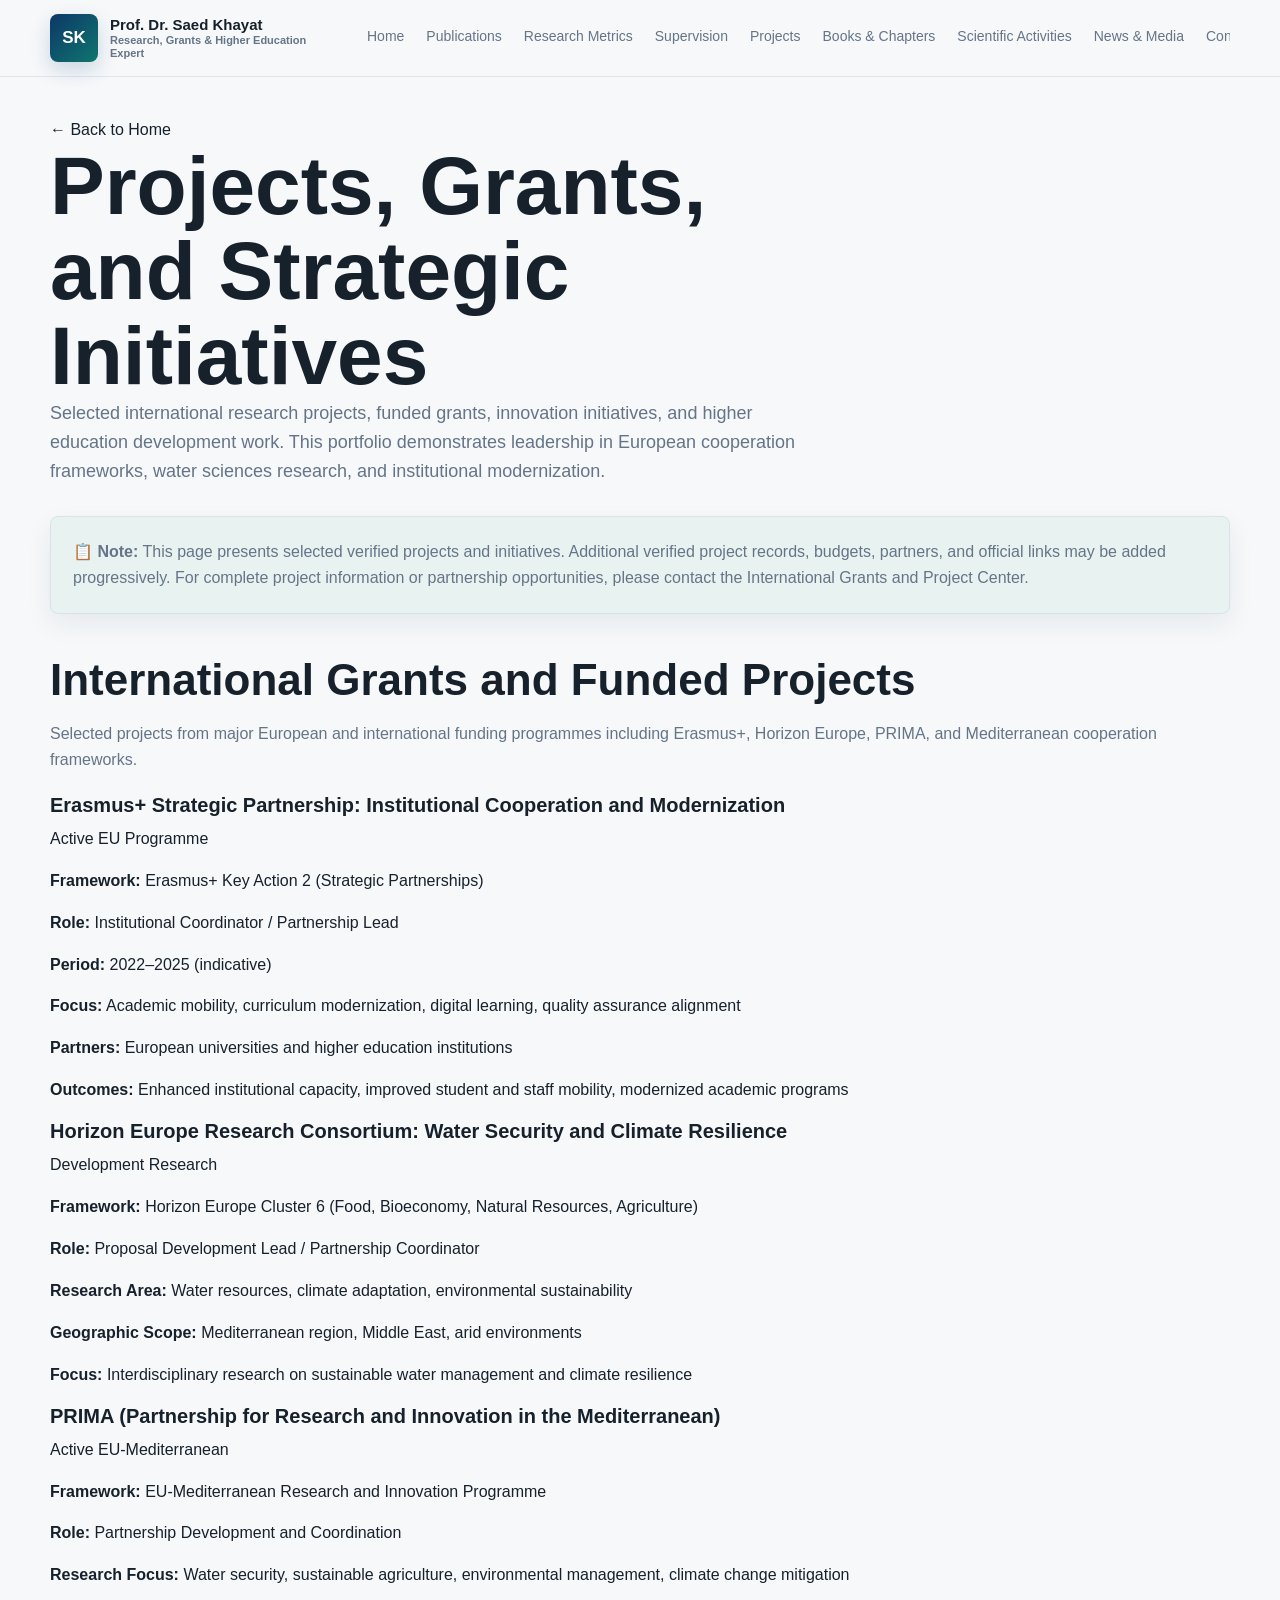
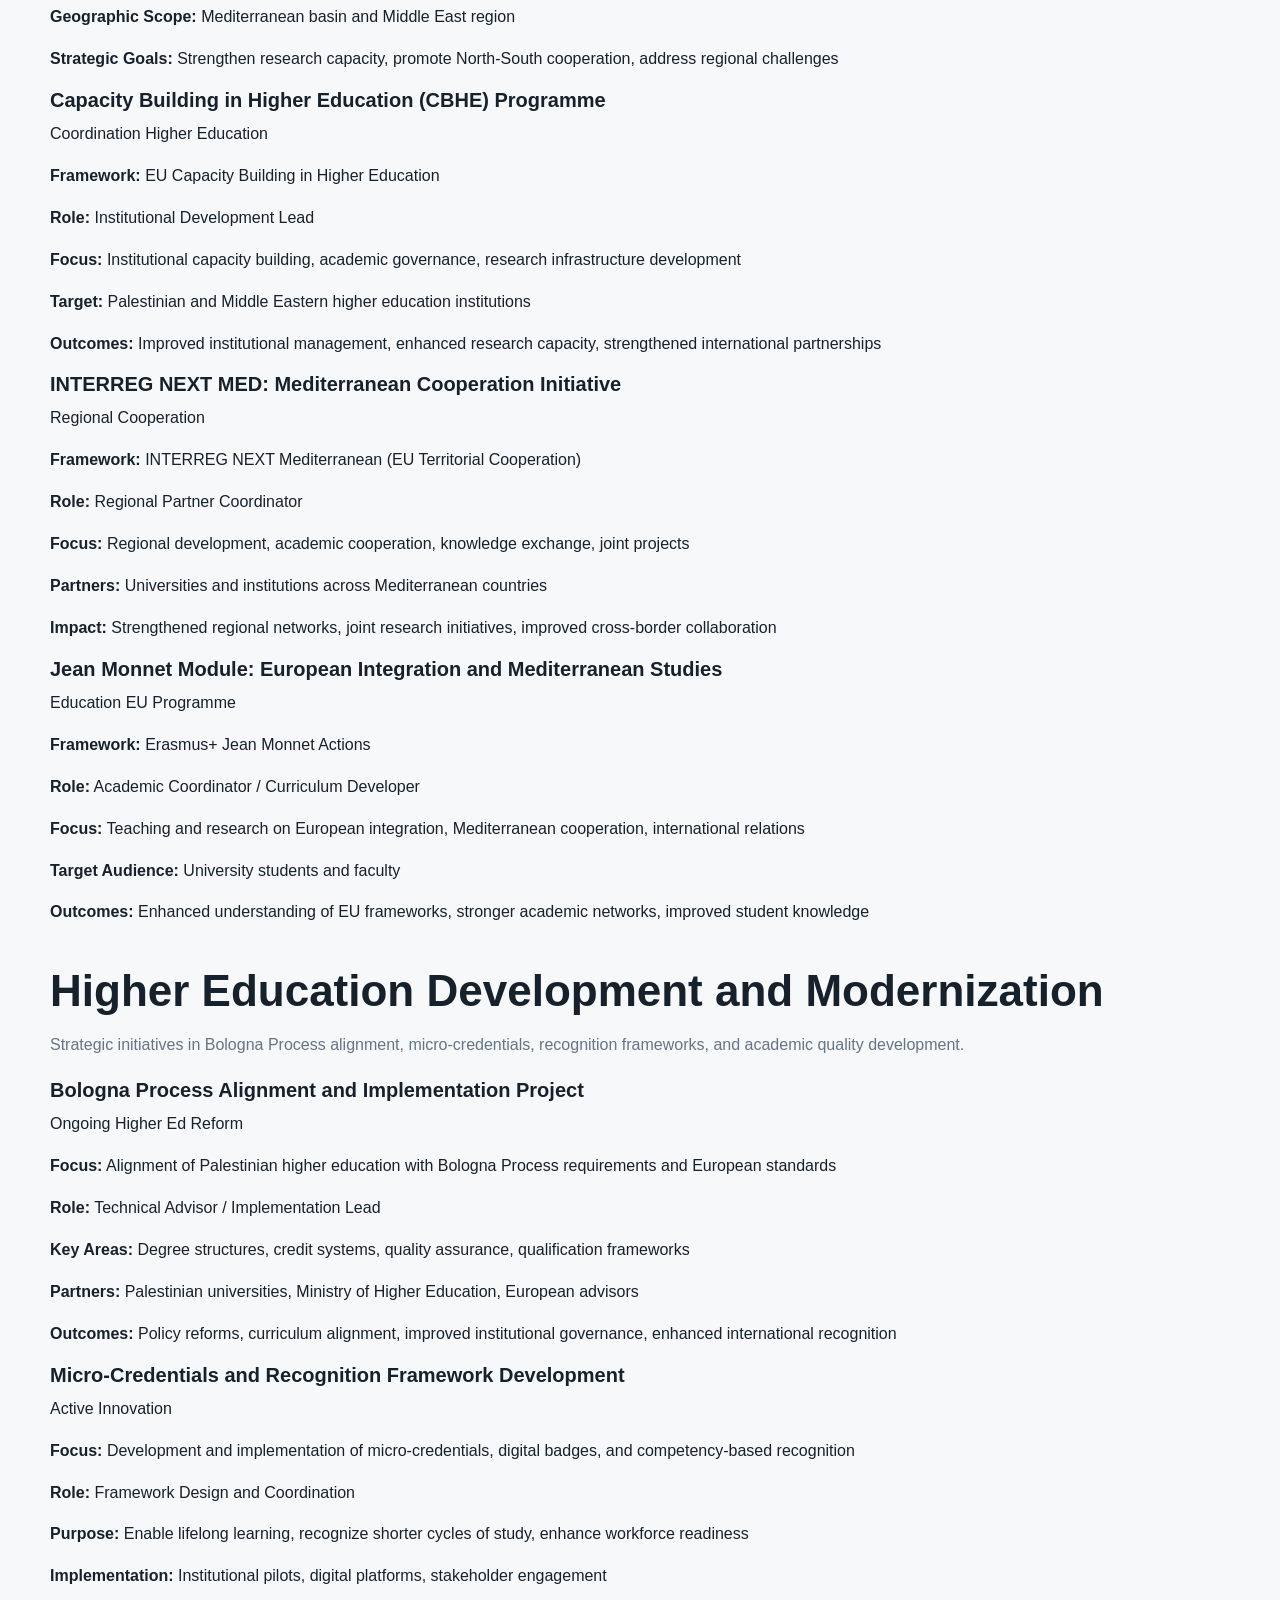
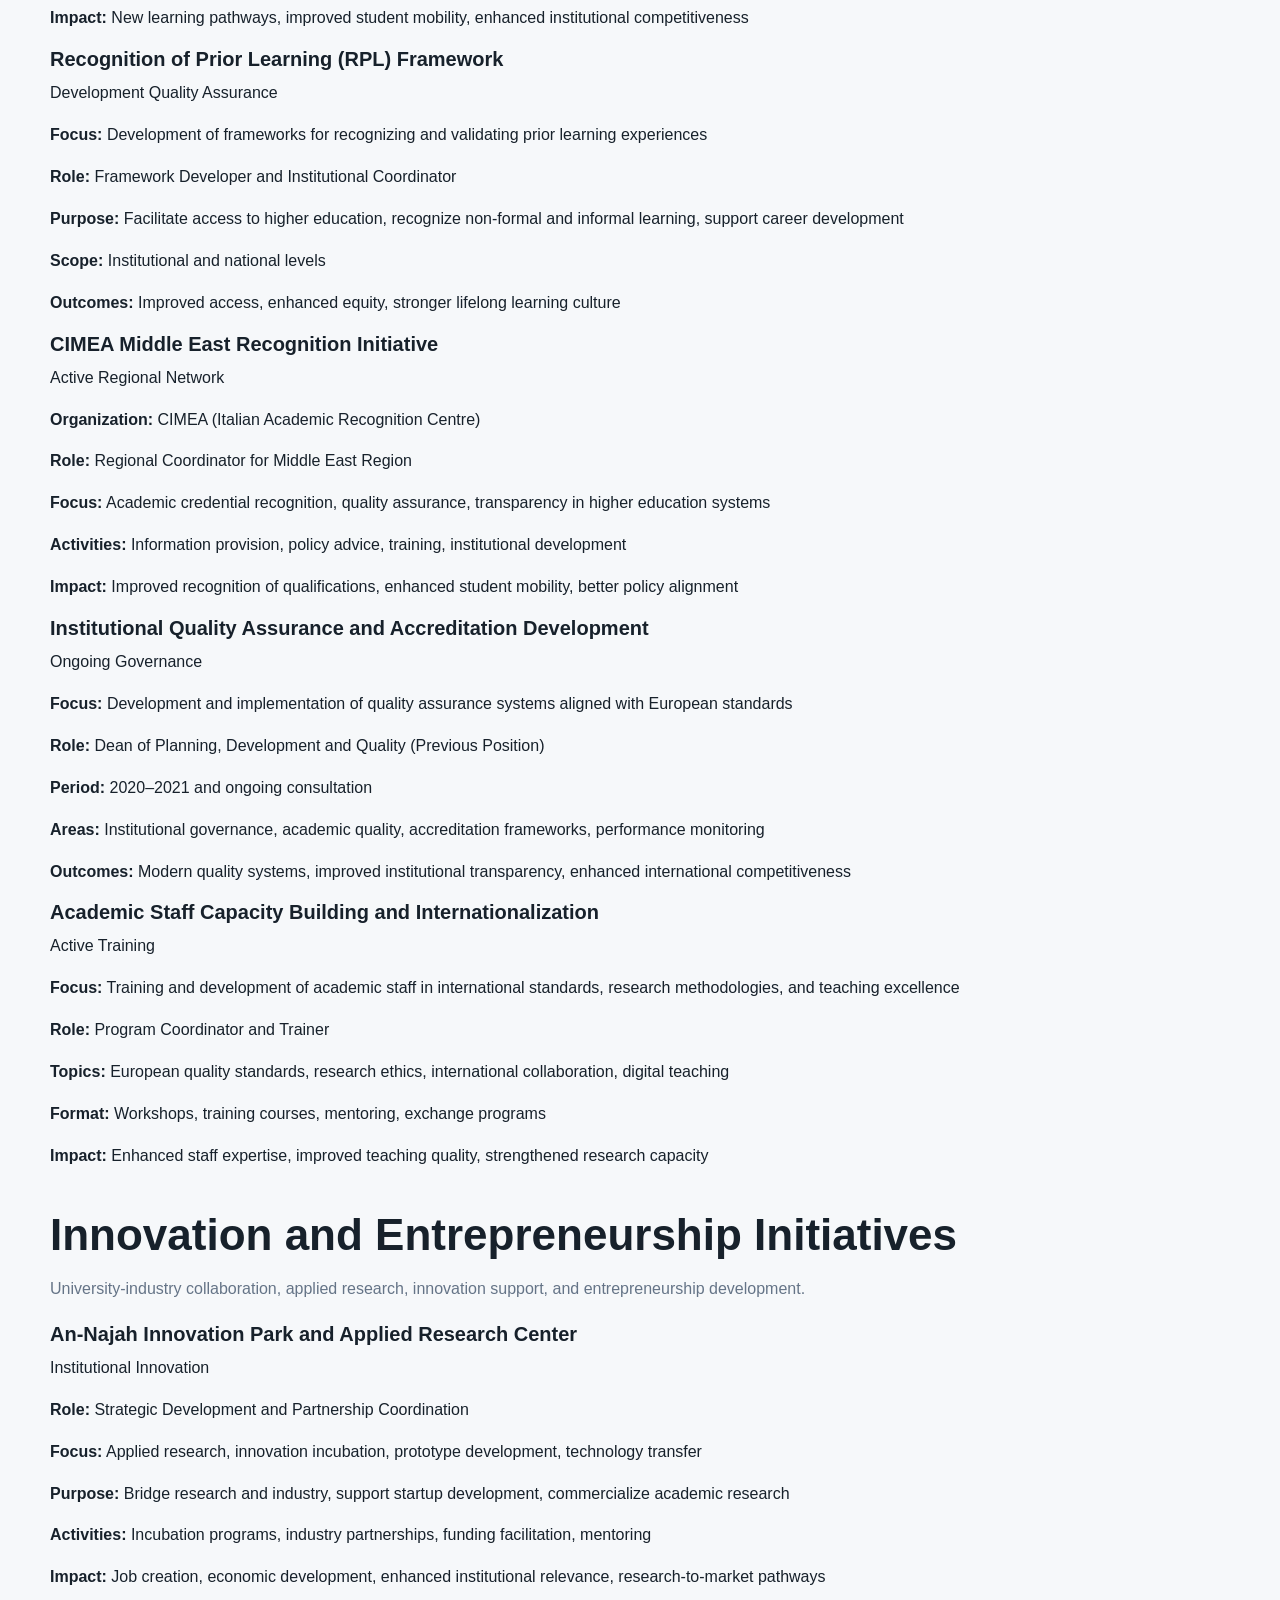
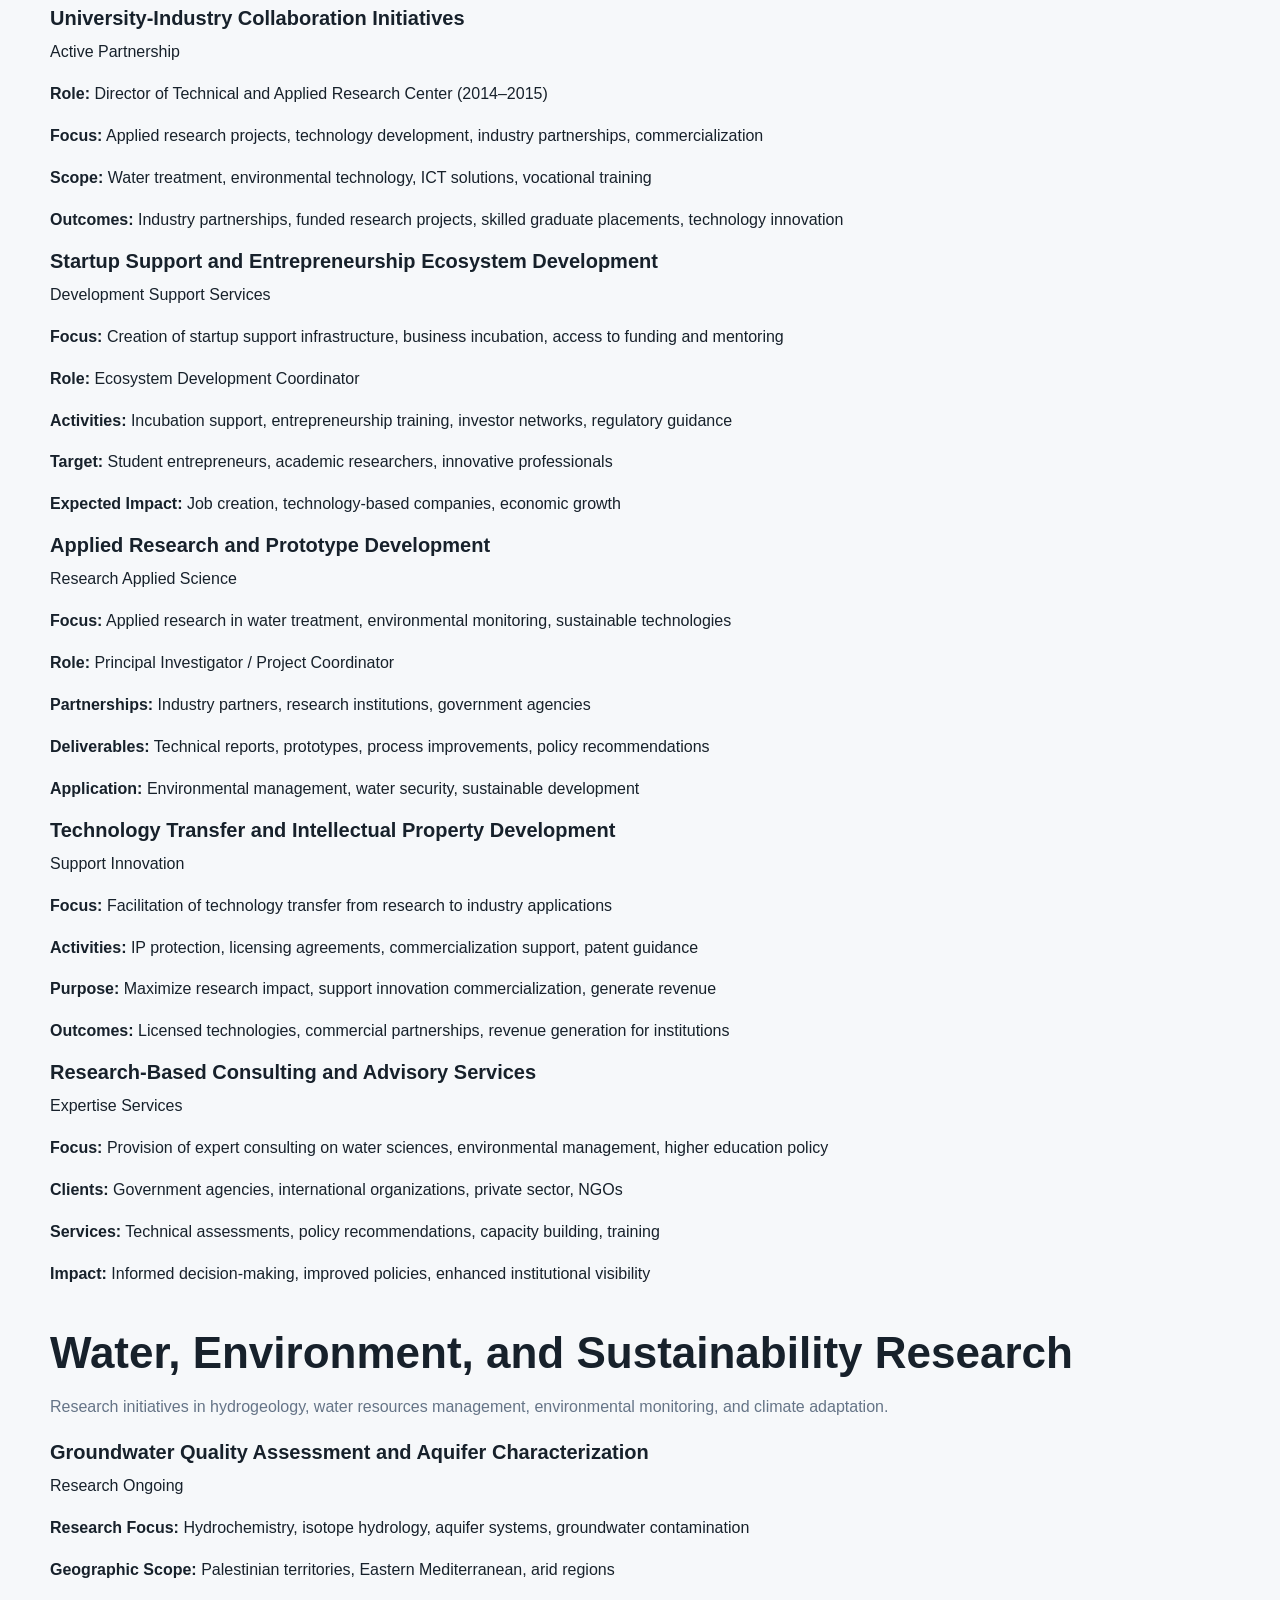
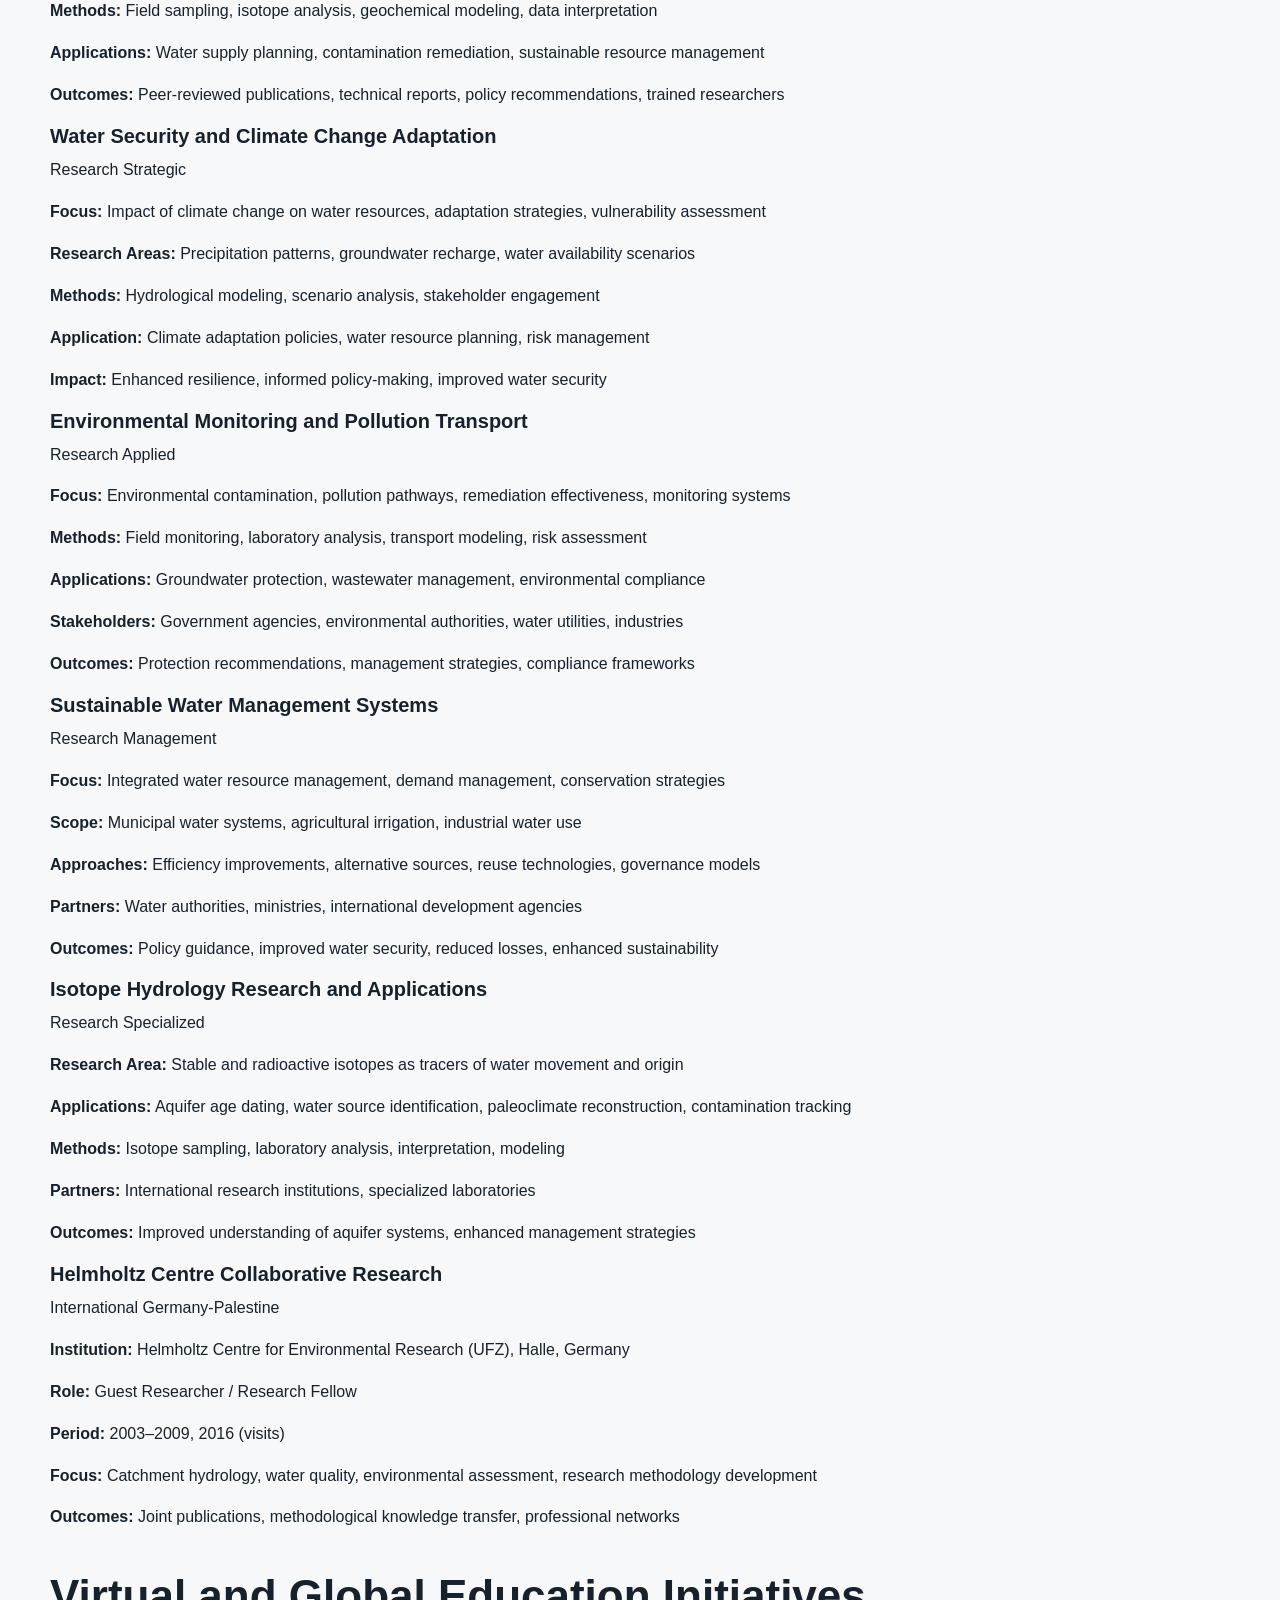
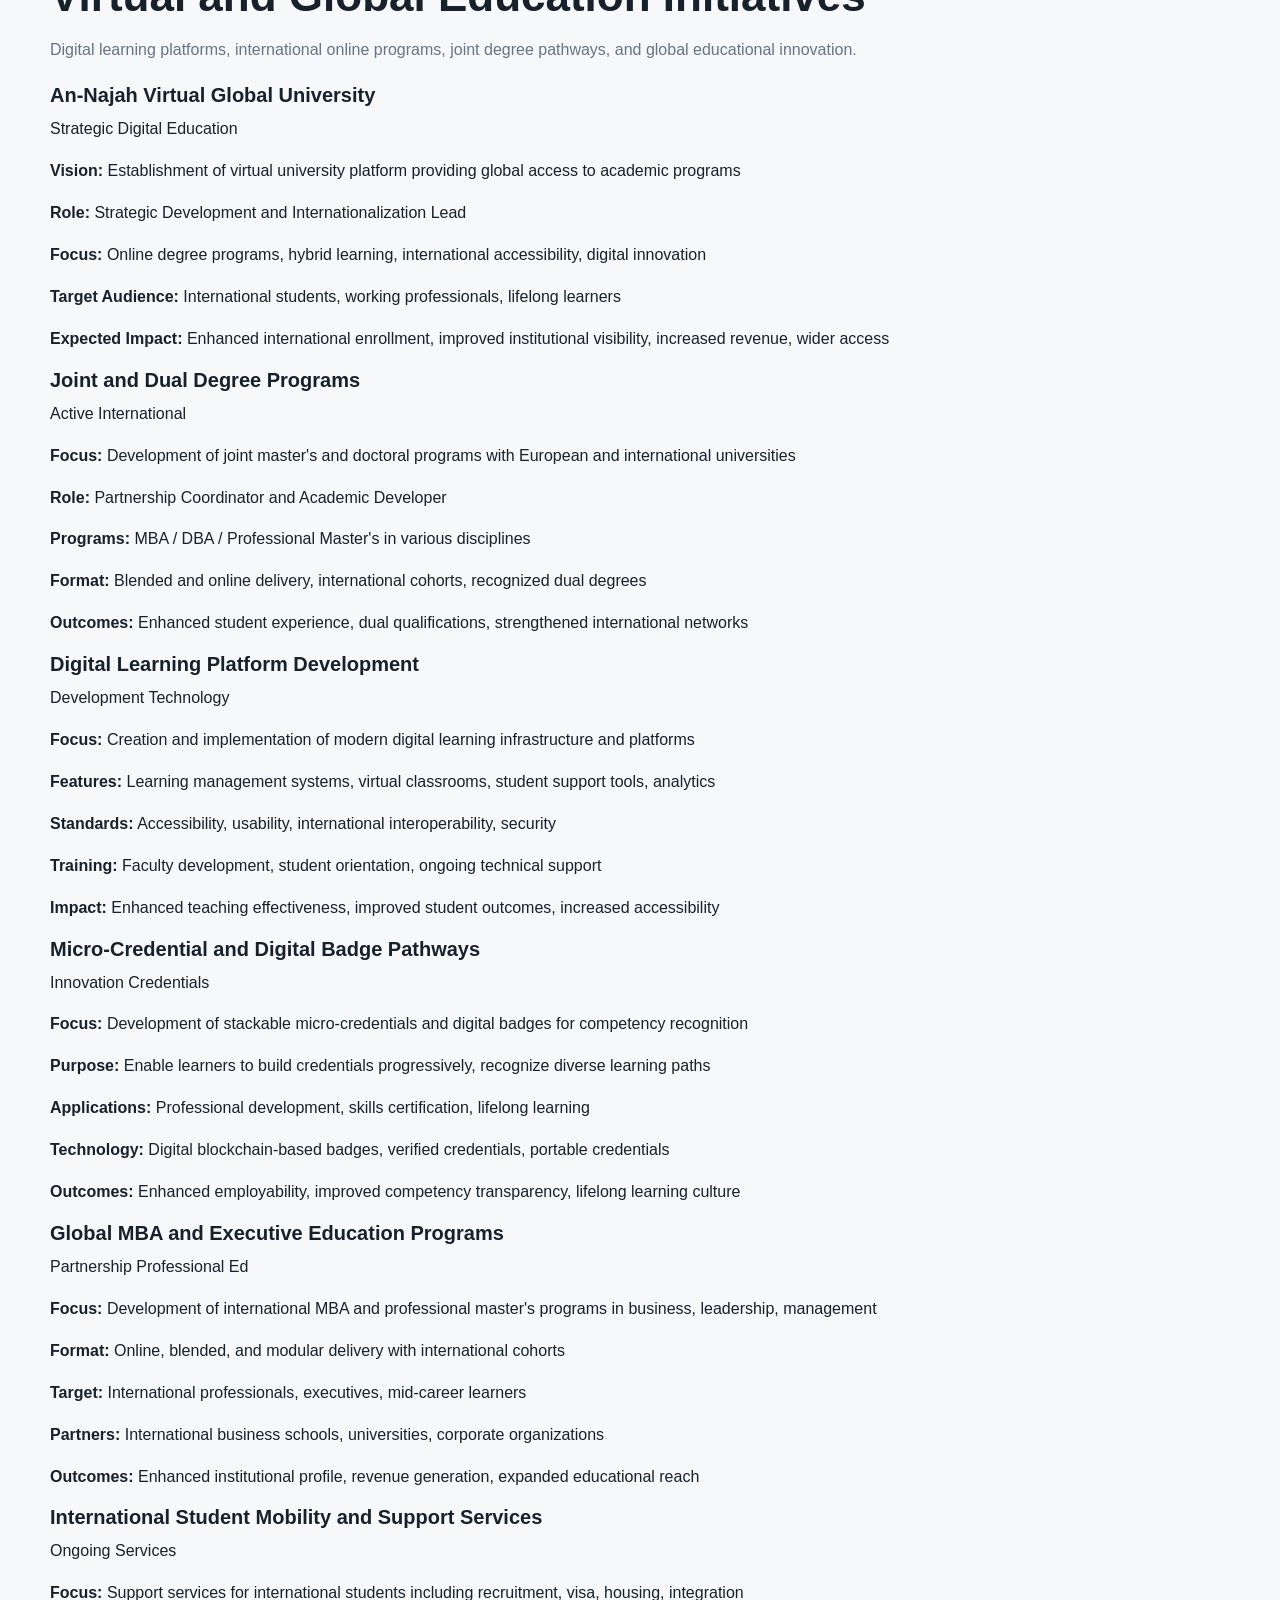
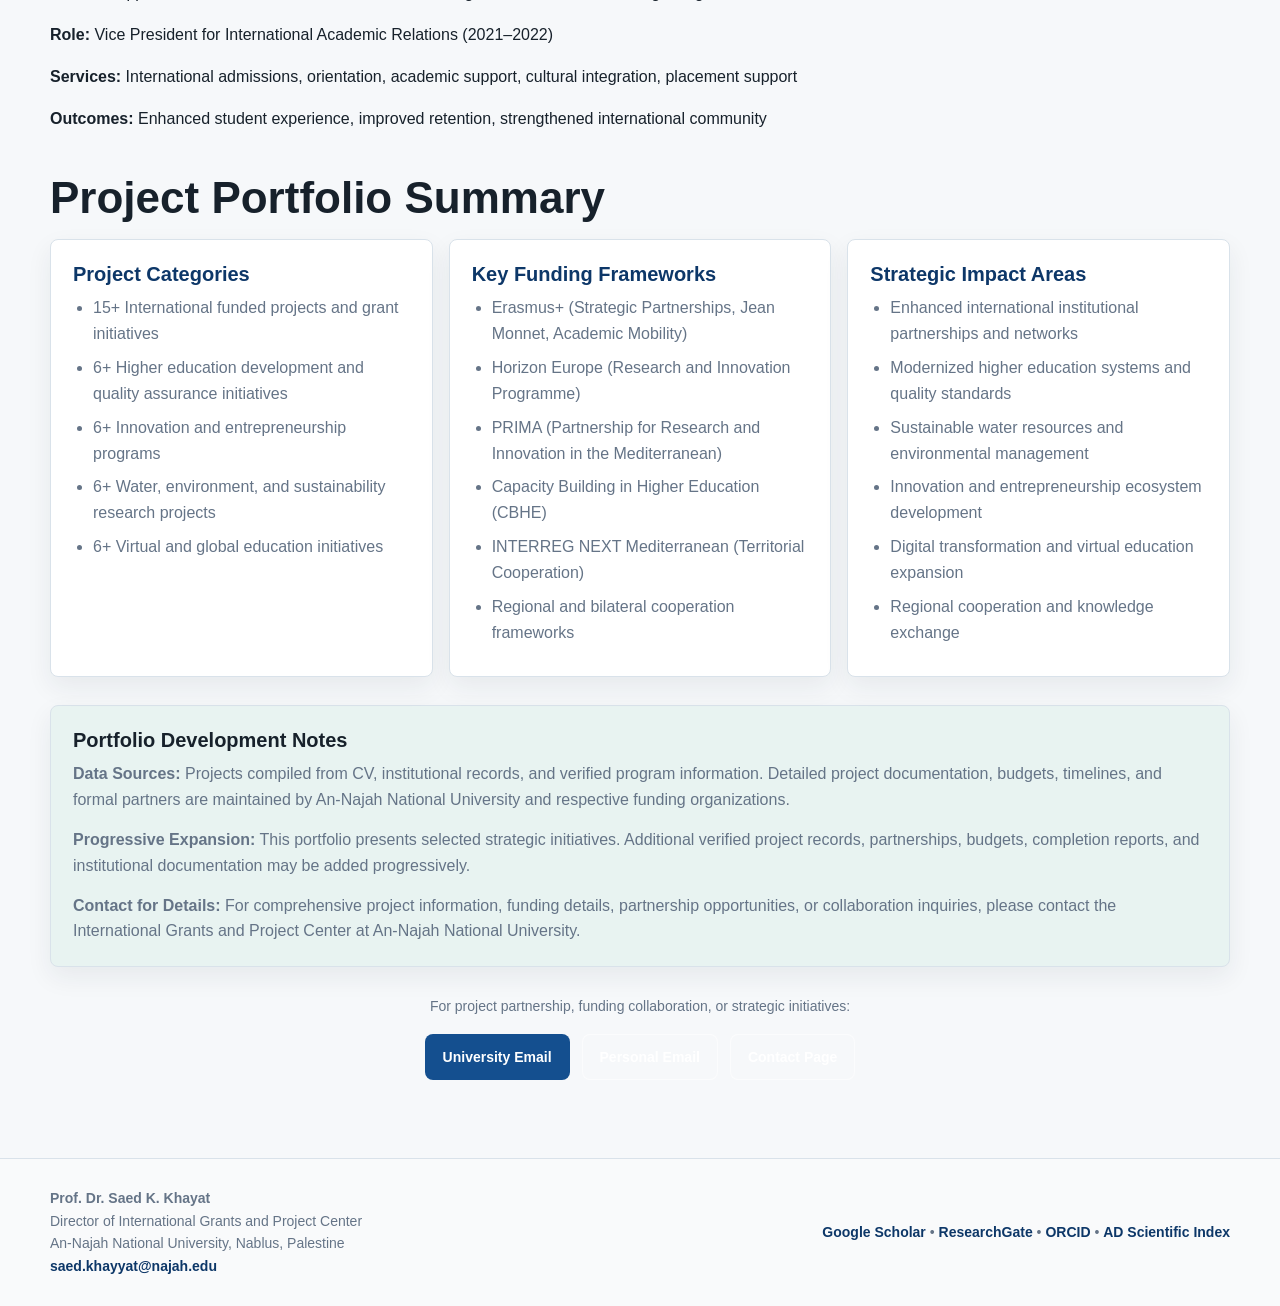
==== commit a729de69: "Enhance brand link accessibility in projects.html Updated the brand link to include aria-label and i" ====
--- a/projects.html
+++ b/projects.html
@@ -12,10 +12,13 @@
 <body>
   <header class="site-header">
     <nav class="nav" aria-label="Main navigation">
-      <a class="brand" href="index.html">
-        <img class="brand-logo" src="najah-logo.png" alt="An-Najah National University logo">
-        <span>Prof. Dr. Saed Khayat</span>
-      </a>
+     <a class="brand" href="index.html" aria-label="Prof. Dr. Saed Khayat home">
+  <span class="brand-mark" aria-hidden="true">SK</span>
+  <span class="brand-text">
+    <strong>Prof. Dr. Saed Khayat</strong>
+    <small>Research, Grants & Higher Education Expert</small>
+  </span>
+</a>
       <div class="nav-links">
         <a href="index.html">Home</a>
         <a href="publications.html">Publications</a>
--- a/styles.css
+++ b/styles.css
@@ -24,16 +24,18 @@
   line-height: 1.62;
 }
 
+html[dir="rtl"] body {
+  font-family: "Segoe UI", Tahoma, Arial, sans-serif;
+}
+
 a { color: inherit; text-decoration: none; }
-
 a:hover { text-decoration: underline; }
 
-/* Header & Navigation */
 .site-header {
   position: sticky;
   top: 0;
   z-index: 20;
-  background: rgba(246, 248, 250, 0.92);
+  background: rgba(246, 248, 250, 0.93);
   backdrop-filter: blur(14px);
   border-bottom: 1px solid rgba(217, 226, 234, 0.8);
 }
@@ -41,34 +43,60 @@
 .nav {
   width: min(1180px, calc(100% - 32px));
   margin: 0 auto;
-  min-height: 72px;
+  min-height: 76px;
   display: flex;
   align-items: center;
   justify-content: space-between;
-  gap: 20px;
+  gap: 18px;
 }
 
 .brand {
   display: inline-flex;
   align-items: center;
   gap: 12px;
-  font-weight: 850;
   min-width: fit-content;
   color: var(--ink);
 }
 
-.brand:hover {
-  text-decoration: none;
-}
-
-.brand-logo {
-  width: 46px;
-  height: 46px;
-  object-fit: contain;
-  border-radius: 8px;
-  background: #fff;
-  padding: 3px;
-  border: 1px solid var(--line);
+.brand:hover { text-decoration: none; }
+
+.brand-mark {
+  width: 48px;
+  height: 48px;
+  display: inline-flex;
+  align-items: center;
+  justify-content: center;
+  border-radius: 8px;
+  background: linear-gradient(135deg, var(--accent-dark), var(--aqua));
+  color: #fff;
+  font-weight: 900;
+  font-size: 17px;
+  box-shadow: 0 8px 20px rgba(13, 55, 104, 0.18);
+}
+
+.brand-text {
+  display: grid;
+  gap: 1px;
+  line-height: 1.15;
+}
+
+.brand-text strong {
+  font-size: 15px;
+  color: var(--ink);
+}
+
+.brand-text small {
+  max-width: 230px;
+  color: var(--muted);
+  font-size: 11px;
+  font-weight: 750;
+}
+
+.nav-right {
+  display: flex;
+  align-items: center;
+  gap: 10px;
+  min-width: 0;
 }
 
 .nav-links {
@@ -88,15 +116,29 @@
   color: var(--muted);
 }
 
-.nav-links a:hover {
+.nav-links a:hover,
+.nav-links a.active {
   color: var(--accent-dark);
   background: var(--soft);
   text-decoration: none;
 }
 
-/* Hero Section */
+.language-toggle {
+  min-height: 38px;
+  padding: 7px 12px;
+  border: 1px solid var(--line);
+  border-radius: 8px;
+  background: #fff;
+  color: var(--accent-dark);
+  font-weight: 850;
+  cursor: pointer;
+  white-space: nowrap;
+}
+
+.language-toggle:hover { border-color: var(--accent); }
+
 .hero {
-  min-height: calc(100vh - 72px);
+  min-height: calc(100vh - 76px);
   display: grid;
   align-items: center;
   color: #fff;
@@ -105,6 +147,13 @@
     linear-gradient(90deg, rgba(13, 35, 62, 0.92), rgba(13, 35, 62, 0.58)),
     url("najah-campus.jpg") center/cover;
   padding: 70px 0 92px;
+}
+
+html[dir="rtl"] .hero {
+  background:
+    radial-gradient(circle at 12% 18%, rgba(15, 118, 110, 0.32), transparent 26%),
+    linear-gradient(270deg, rgba(13, 35, 62, 0.92), rgba(13, 35, 62, 0.58)),
+    url("najah-campus.jpg") center/cover;
 }
 
 .hero-inner {
@@ -137,10 +186,10 @@
 
 h1 {
   margin: 0;
+  max-width: 860px;
   font-size: clamp(42px, 7vw, 82px);
   line-height: 1.04;
   letter-spacing: 0;
-  max-width: 820px;
 }
 
 h2 {
@@ -156,18 +205,22 @@
 }
 
 .lead {
-  max-width: 720px;
+  max-width: 760px;
   margin: 22px 0 30px;
-  color: rgba(255, 255, 255, 0.88);
+  color: rgba(255, 255, 255, 0.9);
   font-size: clamp(18px, 2.1vw, 23px);
 }
 
-.focus-line {
+.focus-line,
+.actions,
+.contact-actions,
+.tag-grid {
   display: flex;
   flex-wrap: wrap;
-  gap: 9px;
-  margin: 0 0 28px;
-}
+  gap: 10px;
+}
+
+.focus-line { margin: 0 0 28px; }
 
 .focus-line span {
   min-height: 32px;
@@ -182,13 +235,6 @@
   font-size: 13px;
 }
 
-.actions {
-  display: flex;
-  flex-wrap: wrap;
-  gap: 12px;
-}
-
-/* Buttons */
 .button {
   display: inline-flex;
   align-items: center;
@@ -224,12 +270,24 @@
   text-decoration: none;
 }
 
-/* Hero Card */
+.hero-card,
+.panel,
+.signal,
+.impact-card,
+.service-card,
+.area-group,
+.education-card,
+.profile-link {
+  background: var(--panel);
+  border: 1px solid var(--line);
+  border-radius: 8px;
+  box-shadow: 0 10px 26px rgba(24, 36, 50, 0.07);
+}
+
 .hero-card {
+  color: var(--ink);
+  padding: 24px;
   background: rgba(255, 255, 255, 0.96);
-  color: var(--ink);
-  border-radius: 8px;
-  padding: 24px;
   box-shadow: var(--shadow);
 }
 
@@ -264,21 +322,17 @@
 
 .contact-list a {
   color: var(--accent-dark);
-  font-weight: 600;
-}
-
-.contact-list a:hover {
-  text-decoration: underline;
-}
-
-/* Sections */
-.section {
-  padding: 78px 0;
-}
-
-.section.alt {
-  background: #edf3f6;
-}
+  font-weight: 650;
+}
+
+.contact-divider {
+  margin-top: 12px;
+  padding-top: 12px;
+  border-top: 1px solid var(--line);
+}
+
+.section { padding: 78px 0; }
+.section.alt { background: #edf3f6; }
 
 .wrap {
   width: min(1180px, calc(100% - 32px));
@@ -286,13 +340,11 @@
 }
 
 .section-head {
-  max-width: 760px;
+  max-width: 780px;
   margin-bottom: 30px;
 }
 
-.section-head h2 {
-  margin: 0 0 10px;
-}
+.section-head h2 { margin: 0 0 10px; }
 
 .section-head p {
   margin: 0;
@@ -300,27 +352,28 @@
   font-size: 18px;
 }
 
-/* Panels & Cards */
-.panel {
-  background: var(--panel);
-  border: 1px solid var(--line);
-  border-radius: 8px;
-  padding: 24px;
-  box-shadow: 0 10px 26px rgba(24, 36, 50, 0.07);
-}
-
-.panel p {
-  margin: 0 0 14px;
-  color: var(--muted);
-}
-
+.panel,
+.signal,
+.impact-card,
+.service-card,
+.area-group,
+.education-card,
+.profile-link {
+  padding: 22px;
+}
+
+.panel p,
+.signal p,
+.service-card p,
+.area-group p,
+.profile-link p {
+  margin: 0;
+  color: var(--muted);
+}
+
+.panel p { margin-bottom: 14px; }
 .panel p:last-child { margin-bottom: 0; }
 
-.panel h3 {
-  margin: 0 0 16px;
-}
-
-/* Profile Grid */
 .profile-grid {
   display: grid;
   grid-template-columns: 1.1fr 0.9fr;
@@ -328,7 +381,6 @@
   align-items: stretch;
 }
 
-/* Visual Signals */
 .visual-signals {
   display: grid;
   grid-template-columns: repeat(3, 1fr);
@@ -340,11 +392,6 @@
   position: relative;
   overflow: hidden;
   min-height: 170px;
-  padding: 22px;
-  border-radius: 8px;
-  border: 1px solid var(--line);
-  background: #fff;
-  box-shadow: 0 10px 26px rgba(24, 36, 50, 0.07);
 }
 
 .signal::before {
@@ -358,48 +405,82 @@
   top: -48px;
 }
 
-.signal.water::before {
-  border-color: rgba(15, 118, 110, 0.13);
-}
-
-.signal.network::before {
-  border-color: rgba(214, 162, 30, 0.18);
-}
-
-.signal h3 {
-  position: relative;
-  margin: 0 0 8px;
-  font-size: 20px;
-}
-
-.signal p {
-  position: relative;
-  margin: 0;
-  color: var(--muted);
-  font-size: 15px;
-}
-
-/* Impact Dashboard */
-.impact-grid {
-  display: grid;
-  grid-template-columns: repeat(auto-fit, minmax(300px, 1fr));
+html[dir="rtl"] .signal::before {
+  right: auto;
+  left: -48px;
+}
+
+.signal.water::before { border-color: rgba(15, 118, 110, 0.13); }
+.signal.network::before { border-color: rgba(214, 162, 30, 0.18); }
+
+.impact-grid,
+.service-grid,
+.updates-grid,
+.research-areas,
+.education-grid,
+.profile-links-grid {
+  display: grid;
+  grid-template-columns: repeat(auto-fit, minmax(280px, 1fr));
   gap: 16px;
 }
 
 .impact-card {
-  padding: 24px;
-  background: var(--panel);
-  border: 1px solid var(--line);
-  border-radius: 8px;
+  min-height: 200px;
   display: flex;
   flex-direction: column;
   justify-content: space-between;
-  transition: all 0.3s ease;
-  cursor: pointer;
-  min-height: 200px;
-}
-
-.impact-card:hover {
+  transition: all 0.25s ease;
+}
+
+.updates-grid {
+  grid-template-columns: repeat(auto-fit, minmax(300px, 1fr));
+}
+
+.update-card {
+  min-height: 238px;
+  padding: 22px;
+  background: var(--panel);
+  border: 1px solid var(--line);
+  border-radius: 8px;
+  box-shadow: 0 10px 26px rgba(24, 36, 50, 0.07);
+  display: flex;
+  flex-direction: column;
+}
+
+.update-card.featured {
+  border-top: 4px solid var(--gold);
+}
+
+.update-meta {
+  width: fit-content;
+  margin-bottom: 12px;
+  padding: 4px 9px;
+  border-radius: 6px;
+  background: var(--soft);
+  color: var(--accent-dark);
+  font-size: 12px;
+  font-weight: 900;
+}
+
+.update-card h3 {
+  color: var(--accent-dark);
+}
+
+.update-card p {
+  margin: 0 0 16px;
+  color: var(--muted);
+  font-size: 14px;
+  flex-grow: 1;
+}
+
+.update-card a {
+  color: var(--accent-dark);
+  font-size: 13px;
+  font-weight: 800;
+}
+
+.impact-card:hover,
+.profile-link:hover {
   border-color: var(--accent);
   box-shadow: 0 12px 32px rgba(20, 79, 143, 0.15);
   text-decoration: none;
@@ -431,40 +512,57 @@
 .impact-action {
   font-size: 13px;
   color: var(--accent-dark);
-  font-weight: 700;
-}
-
-/* Research Areas */
-.research-areas {
-  display: grid;
-  grid-template-columns: repeat(auto-fit, minmax(280px, 1fr));
+  font-weight: 750;
+}
+
+.service-card {
+  min-height: 176px;
+  border-top: 4px solid var(--aqua);
+}
+
+.service-card h3,
+.area-group h3,
+.education-card h3 {
+  color: var(--accent-dark);
+}
+
+.service-cta,
+.contact-band {
+  margin-top: 28px;
+  display: grid;
+  grid-template-columns: 1fr auto;
   gap: 24px;
-}
-
-.area-group {
-  padding: 20px;
-  background: var(--panel);
-  border: 1px solid var(--line);
-  border-radius: 8px;
-}
-
-.area-group h3 {
-  color: var(--accent-dark);
-  margin-bottom: 12px;
-}
-
-.area-list {
+  align-items: center;
+  padding: 32px;
+  background: var(--ink);
+  color: #fff;
+  border-radius: 8px;
+}
+
+.contact-band { margin-top: 0; }
+
+.service-cta h3,
+.contact-band h2 {
+  margin: 0 0 8px;
+  color: #fff;
+}
+
+.service-cta p,
+.contact-band p {
   margin: 0;
-  padding-left: 20px;
-  list-style: disc;
-  color: var(--muted);
-}
-
-.area-list li {
-  margin: 8px 0;
-}
-
-/* Timeline */
+  color: rgba(255, 255, 255, 0.76);
+}
+
+.area-list,
+.item ul {
+  margin: 0;
+  padding-inline-start: 20px;
+  color: var(--muted);
+}
+
+.area-list li,
+.item li { margin: 8px 0; }
+
 .timeline {
   display: grid;
   gap: 14px;
@@ -486,10 +584,6 @@
   font-size: 14px;
 }
 
-.item h3 {
-  margin: 0 0 4px;
-}
-
 .org {
   margin: 0 0 12px;
   color: var(--gold);
@@ -497,320 +591,48 @@
   font-size: 14px;
 }
 
-.item ul {
-  margin: 0;
-  padding-left: 20px;
-  color: var(--muted);
-  font-size: 14px;
-}
-
-.item li {
-  margin: 6px 0;
-}
-
-/* Education */
-.education-grid {
-  display: grid;
-  grid-template-columns: repeat(auto-fit, minmax(280px, 1fr));
-  gap: 16px;
-  margin-bottom: 24px;
-}
-
-.education-card {
-  padding: 20px;
-  background: var(--panel);
-  border: 1px solid var(--line);
-  border-radius: 8px;
-}
-
-.education-card h3 {
-  color: var(--accent-dark);
-  margin-bottom: 4px;
-}
-
-.degree-detail {
+.degree-detail,
+.year,
+.eqf {
+  margin: 0 0 4px;
   color: var(--muted);
   font-size: 13px;
-  margin: 0 0 8px;
 }
 
 .institution {
   margin: 0 0 4px;
   color: var(--ink);
-  font-weight: 600;
-  font-size: 14px;
-}
-
-.year {
-  margin: 0 0 4px;
-  color: var(--muted);
-  font-size: 13px;
+  font-weight: 650;
+  font-size: 14px;
 }
 
 .eqf {
-  margin: 0;
-  color: var(--accent-dark);
-  font-size: 12px;
-  font-weight: 700;
+  color: var(--accent-dark);
+  font-weight: 750;
   text-transform: uppercase;
 }
 
-/* Tags */
-.tag-grid {
-  display: flex;
-  flex-wrap: wrap;
-  gap: 10px;
-}
-
-.tag {
-  display: inline-flex;
-  align-items: center;
-  min-height: 34px;
-  padding: 6px 11px;
-  border: 1px solid var(--line);
-  border-radius: 8px;
-  background: #fff;
-  color: var(--muted);
-  font-size: 14px;
-  font-weight: 650;
-}
-
-/* Profile Links Grid */
-.profile-links-grid {
-  display: grid;
-  grid-template-columns: repeat(auto-fit, minmax(200px, 1fr));
-  gap: 16px;
-}
-
 .profile-link {
-  padding: 20px;
-  background: var(--panel);
-  border: 1px solid var(--line);
-  border-radius: 8px;
   text-align: center;
-  transition: all 0.3s ease;
   display: flex;
   flex-direction: column;
   align-items: center;
-}
-
-.profile-link:hover {
-  border-color: var(--accent);
-  box-shadow: 0 12px 32px rgba(20, 79, 143, 0.15);
-  text-decoration: none;
+  transition: all 0.25s ease;
 }
 
 .profile-icon {
-  font-size: 32px;
+  width: 44px;
+  height: 44px;
+  display: inline-flex;
+  align-items: center;
+  justify-content: center;
+  border-radius: 8px;
   margin-bottom: 12px;
-}
-
-.profile-link h3 {
-  color: var(--ink);
-  margin-bottom: 8px;
-}
-
-.profile-link p {
-  margin: 0;
-  color: var(--muted);
-  font-size: 13px;
-}
-
-/* Contact Band */
-.contact-band {
-  display: grid;
-  grid-template-columns: 1fr auto;
-  gap: 24px;
-  align-items: center;
-  padding: 34px;
-  background: var(--ink);
-  color: #fff;
-  border-radius: 8px;
-}
-
-.contact-band h2 {
-  margin: 0 0 8px;
-  color: #fff;
-}
-
-.contact-band p {
-  margin: 0;
-  color: rgba(255, 255, 255, 0.76);
-}
-
-.contact-actions {
-  display: flex;
-  gap: 12px;
-  flex-wrap: wrap;
-  justify-content: flex-end;
-}
-
-/* Publication Lists */
-.publication-list {
-  display: grid;
-  gap: 14px;
-  margin: 0;
-  padding: 0;
-  list-style: none;
-}
-
-.pub-item {
-  padding: 16px;
-  background: var(--panel);
-  border: 1px solid var(--line);
-  border-radius: 8px;
-}
-
-.pub-item h4 {
-  margin: 0 0 6px;
-  font-size: 16px;
-  color: var(--ink);
-}
-
-.pub-meta {
-  margin: 0 0 8px;
-  color: var(--muted);
-  font-size: 13px;
-}
-
-.pub-link {
-  color: var(--accent-dark);
-  font-weight: 600;
-  font-size: 13px;
-}
-
-.pub-link:hover {
-  text-decoration: underline;
-}
-
-/* Supervision Table */
-.supervision-table {
-  width: 100%;
-  border-collapse: collapse;
-  background: var(--panel);
-  border-radius: 8px;
-  overflow: hidden;
-}
-
-.supervision-table th {
-  background: var(--accent);
-  color: #fff;
-  padding: 12px 16px;
-  text-align: left;
-  font-weight: 700;
-  font-size: 14px;
-}
-
-.supervision-table td {
-  padding: 12px 16px;
-  border-top: 1px solid var(--line);
-  color: var(--muted);
-  font-size: 14px;
-}
-
-.supervision-table tr:hover {
-  background: var(--paper);
-}
-
-/* Project Cards */
-.project-grid {
-  display: grid;
-  grid-template-columns: repeat(auto-fill, minmax(300px, 1fr));
-  gap: 16px;
-}
-
-.project-card {
-  padding: 20px;
-  background: var(--panel);
-  border: 1px solid var(--line);
-  border-radius: 8px;
-  display: flex;
-  flex-direction: column;
-}
-
-.project-card h3 {
-  color: var(--accent-dark);
-  margin-bottom: 8px;
-}
-
-.project-meta {
-  display: flex;
-  gap: 12px;
-  margin: 8px 0;
-  flex-wrap: wrap;
-}
-
-.project-badge {
-  display: inline-block;
-  padding: 3px 8px;
   background: var(--soft);
-  border: 1px solid var(--aqua);
-  border-radius: 4px;
-  color: var(--aqua);
-  font-size: 12px;
-  font-weight: 600;
-}
-
-.project-card p {
-  margin: 8px 0 0;
-  color: var(--muted);
-  font-size: 14px;
-  flex-grow: 1;
-}
-
-.project-card a {
-  margin-top: 12px;
-  color: var(--accent-dark);
-  font-weight: 600;
-  font-size: 13px;
-}
-
-/* Activity Cards */
-.activity-list {
-  display: grid;
-  gap: 16px;
-}
-
-.activity-item {
-  padding: 18px;
-  background: var(--panel);
-  border: 1px solid var(--line);
-  border-radius: 8px;
-  border-left: 4px solid var(--accent);
-}
-
-.activity-item h3 {
-  margin: 0 0 4px;
-}
-
-.activity-date {
-  color: var(--muted);
-  font-size: 13px;
-  margin: 0 0 8px;
-}
-
-.activity-item p {
-  margin: 0;
-  color: var(--muted);
-  font-size: 14px;
-}
-
-/* Back to Home */
-.back-to-home {
-  display: inline-flex;
-  align-items: center;
-  gap: 6px;
-  margin: 0 0 24px;
-  color: var(--accent-dark);
-  font-weight: 600;
-  font-size: 14px;
-}
-
-.back-to-home:hover {
-  text-decoration: underline;
-}
-
-/* Footer */
+  color: var(--accent-dark);
+  font-weight: 900;
+}
+
 .footer {
   padding: 28px 0;
   border-top: 1px solid var(--line);
@@ -828,15 +650,21 @@
 
 .footer a {
   color: var(--accent-dark);
-  font-weight: 600;
-}
-
-.footer a:hover {
-  text-decoration: underline;
-}
-
-/* Responsive */
-@media (max-width: 900px) {
+  font-weight: 650;
+}
+
+.footer-links {
+  display: flex;
+  flex-wrap: wrap;
+  justify-content: flex-end;
+  gap: 12px;
+}
+
+html[dir="rtl"] .footer-links {
+  justify-content: flex-start;
+}
+
+@media (max-width: 980px) {
   .nav {
     min-height: auto;
     align-items: flex-start;
@@ -844,6 +672,12 @@
     padding: 14px 0;
   }
 
+  .nav-right {
+    width: 100%;
+    align-items: flex-start;
+    flex-direction: column;
+  }
+
   .nav-links {
     width: 100%;
     gap: 2px;
@@ -856,57 +690,23 @@
   .hero-inner,
   .profile-grid,
   .visual-signals,
-  .education-grid,
-  .profile-links-grid,
-  .contact-band {
-    grid-template-columns: 1fr;
-  }
-
-  .item {
-    grid-template-columns: 1fr;
-    gap: 8px;
-  }
-
-  .research-areas {
-    grid-template-columns: 1fr;
-  }
-
-  .contact-actions {
-    justify-content: flex-start;
-  }
-
+  .service-cta,
+  .contact-band,
+  .item,
   .footer .wrap {
     grid-template-columns: 1fr;
   }
+
+  .contact-actions,
+  .footer-links {
+    justify-content: flex-start;
+  }
 }
 
 @media (max-width: 560px) {
-  .section {
-    padding: 58px 0;
-  }
-
-  h1 {
-    font-size: 36px;
-  }
-
-  h2 {
-    font-size: 24px;
-  }
-
-  .impact-grid {
-    grid-template-columns: 1fr;
-  }
-
-  .supervision-table {
-    font-size: 12px;
-  }
-
-  .supervision-table th,
-  .supervision-table td {
-    padding: 8px 12px;
-  }
-
-  .project-grid {
-    grid-template-columns: 1fr;
-  }
-}
+  .section { padding: 58px 0; }
+  h1 { font-size: 36px; }
+  h2 { font-size: 24px; }
+  .brand-text small { max-width: 180px; }
+  .button { width: 100%; }
+}
